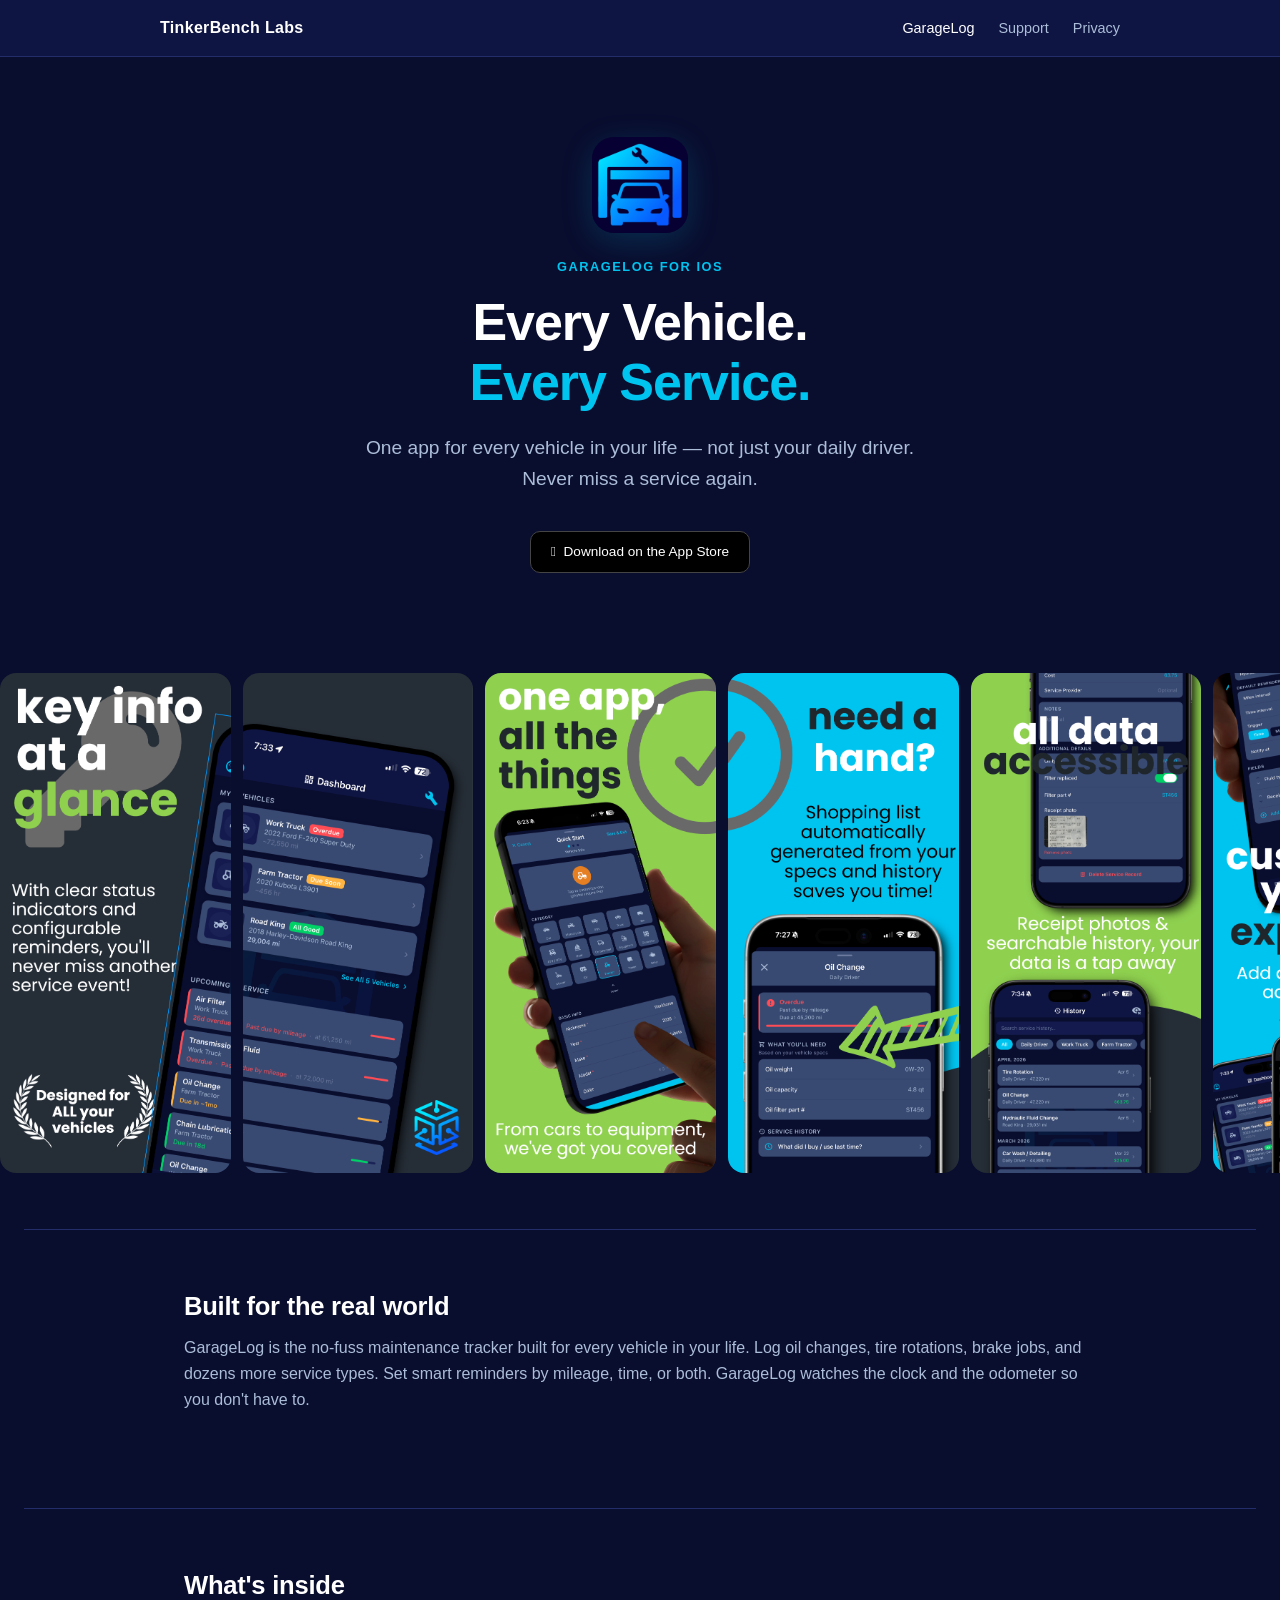
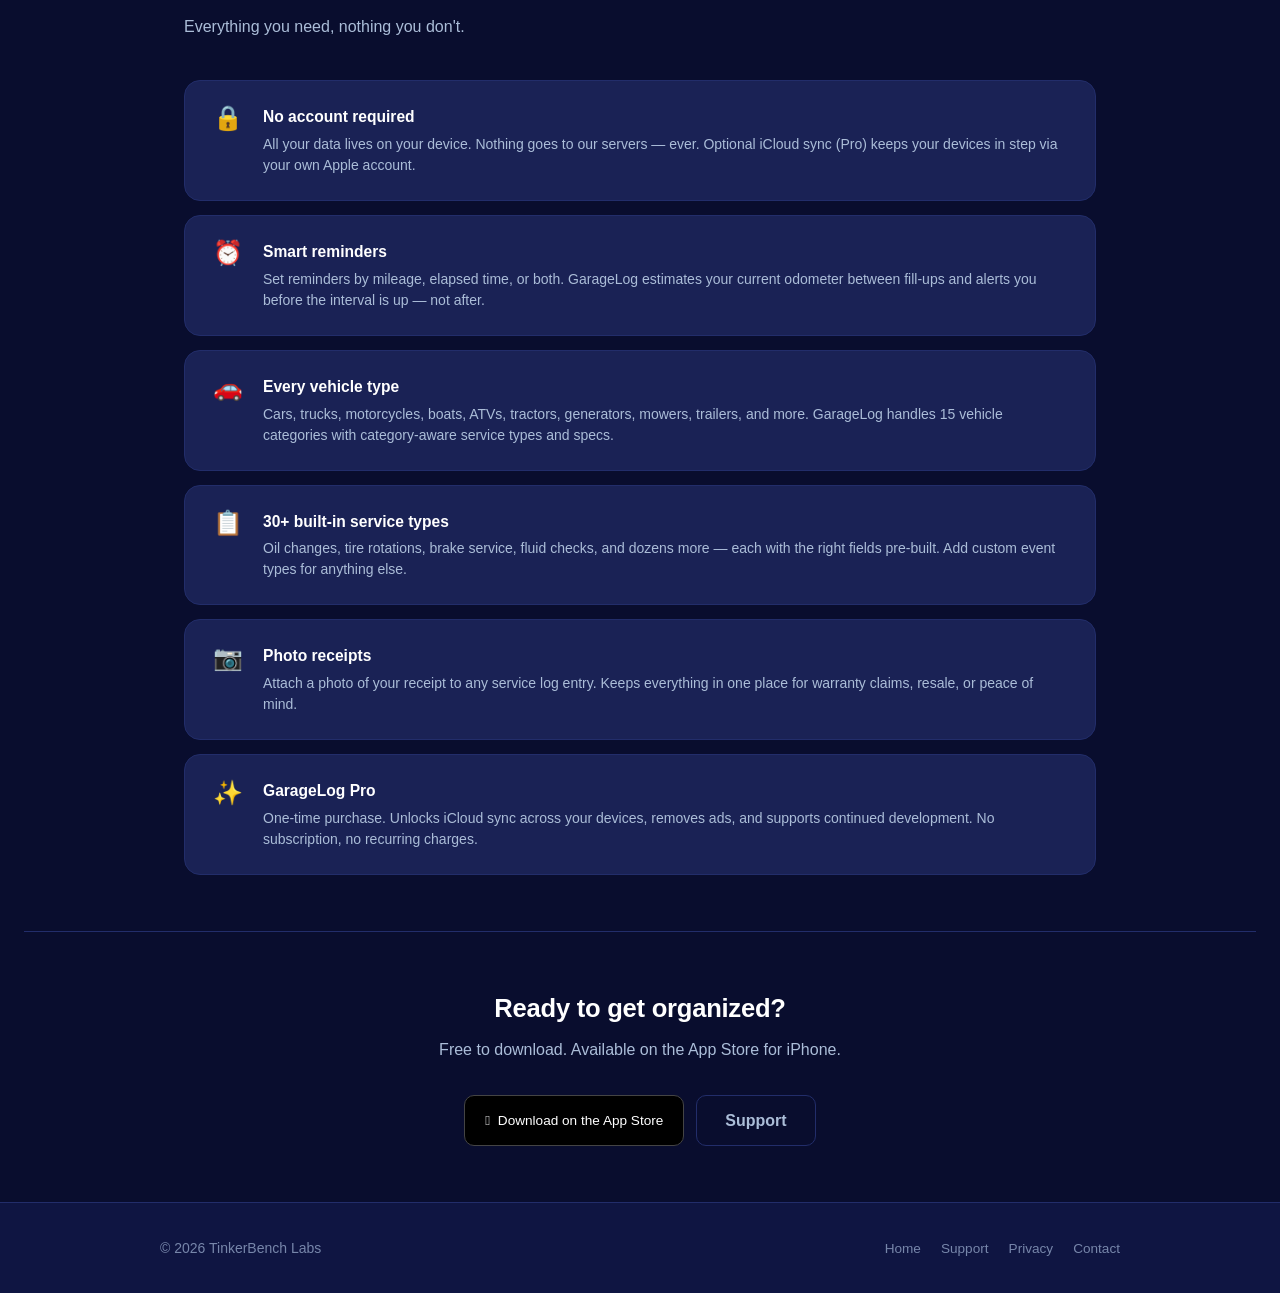
==== garagelog/index.html @ 8cbdd3c6 "Add app icon, marketing screenshots, and complete support FAQ - Add GarageLog app icon to garagelog/" ====
<!DOCTYPE html>
<html lang="en">
<head>
  <meta charset="UTF-8" />
  <meta name="viewport" content="width=device-width, initial-scale=1.0" />
  <title>GarageLog — All Your Vehicles</title>
  <meta name="description" content="GarageLog is the no-fuss maintenance tracker built for every vehicle in your life. Log service events, set smart reminders, and never miss a service again." />
  <link rel="stylesheet" href="../assets/css/style.css" />
</head>
<body>

  <!-- Navigation -->
  <nav class="site-nav">
    <div class="nav-inner">
      <a href="../index.html" class="nav-brand">TinkerBench Labs</a>
      <ul class="nav-links">
        <li><a href="../garagelog/" class="active">GarageLog</a></li>
        <li><a href="../support/">Support</a></li>
        <li><a href="../privacy/">Privacy</a></li>
      </ul>
    </div>
  </nav>

  <main class="page">

    <!-- Hero -->
    <div class="hero">
      <img src="../assets/images/app-icon.png" class="hero-app-icon" alt="GarageLog" />
      <p class="hero-eyebrow">GarageLog for iOS</p>
      <h1>Every Vehicle.<br /><span>Every Service.</span></h1>
      <p class="hero-sub">
        One app for every vehicle in your life — not just your daily driver.
        Never miss a service again.
      </p>
      <div class="btn-group">
        <!-- TODO: replace href with live App Store link before launch -->
        <a href="#" class="appstore-badge">
          &#xf8ff;&nbsp; Download on the App Store
        </a>
      </div>
    </div>

    <!-- Screenshots -->
    <div class="screenshots-strip-wrapper">
      <div class="screenshots-strip">
        <img src="../assets/images/screenshots/screenshot-1.png" alt="Key info at a glance — GarageLog dashboard" />
        <img src="../assets/images/screenshots/screenshot-2.png" alt="GarageLog dashboard with vehicle status badges" />
        <img src="../assets/images/screenshots/screenshot-3.png" alt="One app for all your vehicles — add a vehicle" />
        <img src="../assets/images/screenshots/screenshot-4.png" alt="Need a hand? Auto-generated shopping list from your specs" />
        <img src="../assets/images/screenshots/screenshot-5.png" alt="All data accessible — receipt photos and service history" />
        <img src="../assets/images/screenshots/screenshot-6.png" alt="Customize your experience — event types and themes" />
      </div>
    </div>

    <hr class="divider" />

    <!-- Description -->
    <div class="section">
      <h2 class="section-title">Built for the real world</h2>
      <p class="section-sub">
        GarageLog is the no-fuss maintenance tracker built for every vehicle in
        your life. Log oil changes, tire rotations, brake jobs, and dozens more
        service types. Set smart reminders by mileage, time, or both. GarageLog
        watches the clock and the odometer so you don't have to.
      </p>
    </div>

    <hr class="divider" />

    <!-- Features -->
    <div class="section">
      <h2 class="section-title">What's inside</h2>
      <p class="section-sub">Everything you need, nothing you don't.</p>

      <div class="feature-list">
        <div class="feature-card">
          <div class="feature-icon">🔒</div>
          <div class="feature-text">
            <h3>No account required</h3>
            <p>All your data lives on your device. Nothing goes to our servers — ever. Optional iCloud sync (Pro) keeps your devices in step via your own Apple account.</p>
          </div>
        </div>

        <div class="feature-card">
          <div class="feature-icon">⏰</div>
          <div class="feature-text">
            <h3>Smart reminders</h3>
            <p>Set reminders by mileage, elapsed time, or both. GarageLog estimates your current odometer between fill-ups and alerts you before the interval is up — not after.</p>
          </div>
        </div>

        <div class="feature-card">
          <div class="feature-icon">🚗</div>
          <div class="feature-text">
            <h3>Every vehicle type</h3>
            <p>Cars, trucks, motorcycles, boats, ATVs, tractors, generators, mowers, trailers, and more. GarageLog handles 15 vehicle categories with category-aware service types and specs.</p>
          </div>
        </div>

        <div class="feature-card">
          <div class="feature-icon">📋</div>
          <div class="feature-text">
            <h3>30+ built-in service types</h3>
            <p>Oil changes, tire rotations, brake service, fluid checks, and dozens more — each with the right fields pre-built. Add custom event types for anything else.</p>
          </div>
        </div>

        <div class="feature-card">
          <div class="feature-icon">📷</div>
          <div class="feature-text">
            <h3>Photo receipts</h3>
            <p>Attach a photo of your receipt to any service log entry. Keeps everything in one place for warranty claims, resale, or peace of mind.</p>
          </div>
        </div>

        <div class="feature-card">
          <div class="feature-icon">✨</div>
          <div class="feature-text">
            <h3>GarageLog Pro</h3>
            <p>One-time purchase. Unlocks iCloud sync across your devices, removes ads, and supports continued development. No subscription, no recurring charges.</p>
          </div>
        </div>
      </div>
    </div>

    <hr class="divider" />

    <!-- CTA -->
    <div class="section" style="text-align:center;">
      <h2 class="section-title">Ready to get organized?</h2>
      <p class="section-sub" style="margin: 0 auto 2rem;">Free to download. Available on the App Store for iPhone.</p>
      <div class="btn-group">
        <!-- TODO: replace href with live App Store link before launch -->
        <a href="#" class="appstore-badge">
          &#xf8ff;&nbsp; Download on the App Store
        </a>
        <a href="../support/" class="btn btn-outline">Support</a>
      </div>
    </div>

  </main>

  <!-- Footer -->
  <footer class="site-footer">
    <div class="footer-inner">
      <span class="footer-brand">&copy; 2026 TinkerBench Labs</span>
      <ul class="footer-links">
        <li><a href="../index.html">Home</a></li>
        <li><a href="../support/">Support</a></li>
        <li><a href="../privacy/">Privacy</a></li>
        <li><a href="mailto:support@tinkerbenchlabs.com">Contact</a></li>
      </ul>
    </div>
  </footer>

</body>
</html>
---- assets/css/style.css ----
/* ─── TinkerBench Labs — Brand Palette ───────────────────────────────────── */
:root {
  --bg:          #090D2E;
  --bg-header:   #0F1542;
  --bg-card:     #1A2255;
  --bg-card-alt: #394A72;
  --accent:      #00C4F0;
  --accent-dark: #009CBD;
  --text:        #FFFFFF;
  --text-muted:  #ABBDD8;
  --text-dim:    #7786AA;
  --separator:   #1A2255;
  --border:      #222D6A;
  --success:     #00D166;
  --radius:      10px;
  --radius-lg:   16px;
  --max-width:   960px;
}

/* ─── Reset ──────────────────────────────────────────────────────────────── */
*, *::before, *::after { box-sizing: border-box; margin: 0; padding: 0; }

html { font-size: 16px; scroll-behavior: smooth; }

body {
  background: var(--bg);
  color: var(--text);
  font-family: -apple-system, BlinkMacSystemFont, 'Segoe UI', Helvetica, Arial, sans-serif;
  line-height: 1.6;
  min-height: 100vh;
  display: flex;
  flex-direction: column;
}

a { color: var(--accent); text-decoration: none; }
a:hover { text-decoration: underline; }

img { max-width: 100%; display: block; }

/* ─── Navigation ─────────────────────────────────────────────────────────── */
.site-nav {
  background: var(--bg-header);
  border-bottom: 1px solid var(--border);
  padding: 0 1.5rem;
  position: sticky;
  top: 0;
  z-index: 100;
}

.nav-inner {
  max-width: var(--max-width);
  margin: 0 auto;
  display: flex;
  align-items: center;
  justify-content: space-between;
  height: 56px;
  gap: 1rem;
}

.nav-brand {
  font-weight: 700;
  font-size: 1rem;
  color: var(--text);
  letter-spacing: 0.02em;
  white-space: nowrap;
}
.nav-brand:hover { text-decoration: none; color: var(--accent); }

.nav-links {
  display: flex;
  gap: 1.5rem;
  list-style: none;
}

.nav-links a {
  color: var(--text-muted);
  font-size: 0.9rem;
  font-weight: 500;
  transition: color 0.15s;
}
.nav-links a:hover,
.nav-links a.active { color: var(--text); text-decoration: none; }

/* ─── Page wrapper ───────────────────────────────────────────────────────── */
.page { flex: 1; }

/* ─── Hero ───────────────────────────────────────────────────────────────── */
.hero {
  text-align: center;
  padding: 5rem 1.5rem 4rem;
  max-width: var(--max-width);
  margin: 0 auto;
}

.hero-eyebrow {
  font-size: 0.8rem;
  font-weight: 600;
  letter-spacing: 0.12em;
  text-transform: uppercase;
  color: var(--accent);
  margin-bottom: 1rem;
}

.hero h1 {
  font-size: clamp(2rem, 5vw, 3.25rem);
  font-weight: 800;
  line-height: 1.15;
  letter-spacing: -0.02em;
  margin-bottom: 1.25rem;
}

.hero h1 span { color: var(--accent); }

.hero-sub {
  font-size: clamp(1rem, 2.5vw, 1.2rem);
  color: var(--text-muted);
  max-width: 580px;
  margin: 0 auto 2.25rem;
}

/* ─── Buttons ────────────────────────────────────────────────────────────── */
.btn {
  display: inline-block;
  padding: 0.75rem 1.75rem;
  border-radius: var(--radius);
  font-weight: 600;
  font-size: 1rem;
  transition: opacity 0.15s, transform 0.1s;
  cursor: pointer;
}
.btn:hover { opacity: 0.88; text-decoration: none; transform: translateY(-1px); }
.btn-primary  { background: var(--accent); color: #000; }
.btn-outline  { border: 1.5px solid var(--border); color: var(--text-muted); }
.btn-outline:hover { border-color: var(--accent); color: var(--accent); }

.btn-group { display: flex; gap: 0.75rem; justify-content: center; flex-wrap: wrap; }

/* App Store badge placeholder */
.appstore-badge {
  display: inline-flex;
  align-items: center;
  gap: 0.5rem;
  background: #000;
  border: 1px solid #444;
  border-radius: var(--radius);
  padding: 0.6rem 1.25rem;
  color: var(--text);
  font-size: 0.85rem;
  font-weight: 500;
}
.appstore-badge:hover { border-color: var(--accent); text-decoration: none; }

/* ─── Section ────────────────────────────────────────────────────────────── */
.section {
  padding: 3.5rem 1.5rem;
  max-width: var(--max-width);
  margin: 0 auto;
}

.section-title {
  font-size: 1.6rem;
  font-weight: 700;
  margin-bottom: 0.5rem;
  letter-spacing: -0.01em;
}

.section-sub {
  color: var(--text-muted);
  margin-bottom: 2.5rem;
  font-size: 1rem;
}

/* ─── Cards ──────────────────────────────────────────────────────────────── */
.card-grid {
  display: grid;
  grid-template-columns: repeat(auto-fill, minmax(260px, 1fr));
  gap: 1.25rem;
}

.card {
  background: var(--bg-card);
  border: 1px solid var(--border);
  border-radius: var(--radius-lg);
  padding: 1.5rem;
}

.card-icon {
  font-size: 1.75rem;
  margin-bottom: 0.75rem;
  line-height: 1;
}

.card h3 {
  font-size: 1rem;
  font-weight: 700;
  margin-bottom: 0.4rem;
}

.card p {
  color: var(--text-muted);
  font-size: 0.9rem;
  line-height: 1.55;
}

/* App feature card variant */
.feature-card {
  background: var(--bg-card);
  border: 1px solid var(--border);
  border-radius: var(--radius-lg);
  padding: 1.5rem 1.75rem;
  display: flex;
  gap: 1.25rem;
  align-items: flex-start;
}

.feature-icon {
  font-size: 1.5rem;
  flex-shrink: 0;
  line-height: 1;
  margin-top: 0.1rem;
}

.feature-text h3 { font-size: 0.975rem; font-weight: 700; margin-bottom: 0.25rem; }
.feature-text p  { color: var(--text-muted); font-size: 0.875rem; line-height: 1.5; }

.feature-list {
  display: flex;
  flex-direction: column;
  gap: 0.875rem;
}

/* App card on company home */
.app-card {
  background: var(--bg-card);
  border: 1px solid var(--border);
  border-radius: var(--radius-lg);
  padding: 2rem;
  display: flex;
  gap: 1.75rem;
  align-items: center;
  max-width: 520px;
  transition: border-color 0.15s;
}
.app-card:hover { border-color: var(--accent); text-decoration: none; }

.app-card-icon {
  width: 72px;
  height: 72px;
  border-radius: 16px;
  background: var(--bg-header);
  border: 1px solid var(--border);
  display: flex;
  align-items: center;
  justify-content: center;
  font-size: 2rem;
  flex-shrink: 0;
  overflow: hidden;
}

.app-card-info { flex: 1; }
.app-card-info h3 { font-size: 1.15rem; font-weight: 700; color: var(--text); margin-bottom: 0.25rem; }
.app-card-info p  { color: var(--text-muted); font-size: 0.875rem; }
.app-card-arrow   { color: var(--text-dim); font-size: 1.25rem; }

/* ─── Divider ────────────────────────────────────────────────────────────── */
.divider {
  border: none;
  border-top: 1px solid var(--border);
  margin: 0 1.5rem;
}

/* ─── Prose (Privacy Policy, etc.) ──────────────────────────────────────── */
.prose {
  max-width: 680px;
}

.prose h2 {
  font-size: 1.15rem;
  font-weight: 700;
  margin: 2rem 0 0.5rem;
  color: var(--text);
}

.prose p {
  color: var(--text-muted);
  font-size: 0.95rem;
  line-height: 1.7;
  margin-bottom: 0.875rem;
}

.prose ul {
  color: var(--text-muted);
  font-size: 0.95rem;
  line-height: 1.7;
  margin: 0 0 0.875rem 1.25rem;
}

.prose ul li { margin-bottom: 0.25rem; }

.prose a { color: var(--accent); }

.prose .effective-date {
  font-size: 0.85rem;
  color: var(--text-dim);
  margin-bottom: 2rem;
}

/* ─── FAQ ────────────────────────────────────────────────────────────────── */
.faq-list {
  display: flex;
  flex-direction: column;
  gap: 1rem;
  max-width: 680px;
}

.faq-item {
  background: var(--bg-card);
  border: 1px solid var(--border);
  border-radius: var(--radius);
  padding: 1.25rem 1.5rem;
}

.faq-item h3 {
  font-size: 0.975rem;
  font-weight: 700;
  margin-bottom: 0.5rem;
  color: var(--text);
}

.faq-item p {
  color: var(--text-muted);
  font-size: 0.9rem;
  line-height: 1.6;
}

/* ─── Contact block ──────────────────────────────────────────────────────── */
.contact-block {
  background: var(--bg-card);
  border: 1px solid var(--border);
  border-radius: var(--radius-lg);
  padding: 2rem;
  max-width: 480px;
}

.contact-block h2 { font-size: 1.15rem; font-weight: 700; margin-bottom: 0.5rem; }
.contact-block p  { color: var(--text-muted); font-size: 0.9rem; margin-bottom: 1rem; }

/* ─── Footer ─────────────────────────────────────────────────────────────── */
.site-footer {
  background: var(--bg-header);
  border-top: 1px solid var(--border);
  padding: 2rem 1.5rem;
  margin-top: auto;
}

.footer-inner {
  max-width: var(--max-width);
  margin: 0 auto;
  display: flex;
  align-items: center;
  justify-content: space-between;
  flex-wrap: wrap;
  gap: 1rem;
}

.footer-brand { font-size: 0.875rem; color: var(--text-dim); }

.footer-links {
  display: flex;
  gap: 1.25rem;
  list-style: none;
}

.footer-links a {
  color: var(--text-dim);
  font-size: 0.85rem;
  transition: color 0.15s;
}
.footer-links a:hover { color: var(--text); text-decoration: none; }

/* ─── Utilities ──────────────────────────────────────────────────────────── */
.text-accent  { color: var(--accent); }
.text-muted   { color: var(--text-muted); }
.mt-sm        { margin-top: 0.5rem; }
.mt-md        { margin-top: 1rem; }
.mt-lg        { margin-top: 2rem; }
.mb-sm        { margin-bottom: 0.5rem; }

/* ─── App icon (hero) ────────────────────────────────────────────────────── */
.hero-app-icon {
  width: 96px;
  height: 96px;
  border-radius: 22px;
  margin: 0 auto 1.5rem;
  box-shadow: 0 8px 32px rgba(0, 196, 240, 0.18);
}

/* ─── Screenshots strip ──────────────────────────────────────────────────── */
.screenshots-strip-wrapper {
  padding: 2rem 0 2.5rem;
}

.screenshots-strip {
  display: flex;
  gap: 0.75rem;
  overflow-x: auto;
  padding: 0.25rem 1.5rem 1rem;
  scroll-snap-type: x mandatory;
  -webkit-overflow-scrolling: touch;
  scrollbar-width: none;
}

.screenshots-strip::-webkit-scrollbar { display: none; }

.screenshots-strip img {
  height: 500px;
  width: auto;
  max-width: none;
  border-radius: 16px;
  scroll-snap-align: start;
  flex-shrink: 0;
}

/* ─── Responsive ─────────────────────────────────────────────────────────── */
@media (max-width: 600px) {
  .hero { padding: 3rem 1.25rem 2.5rem; }
  .section { padding: 2.5rem 1.25rem; }
  .feature-card { flex-direction: column; gap: 0.75rem; }
  .app-card { flex-direction: column; gap: 1rem; text-align: center; }
  .app-card-arrow { display: none; }
  .footer-inner { flex-direction: column; align-items: flex-start; }
  .nav-links { gap: 1rem; }
}
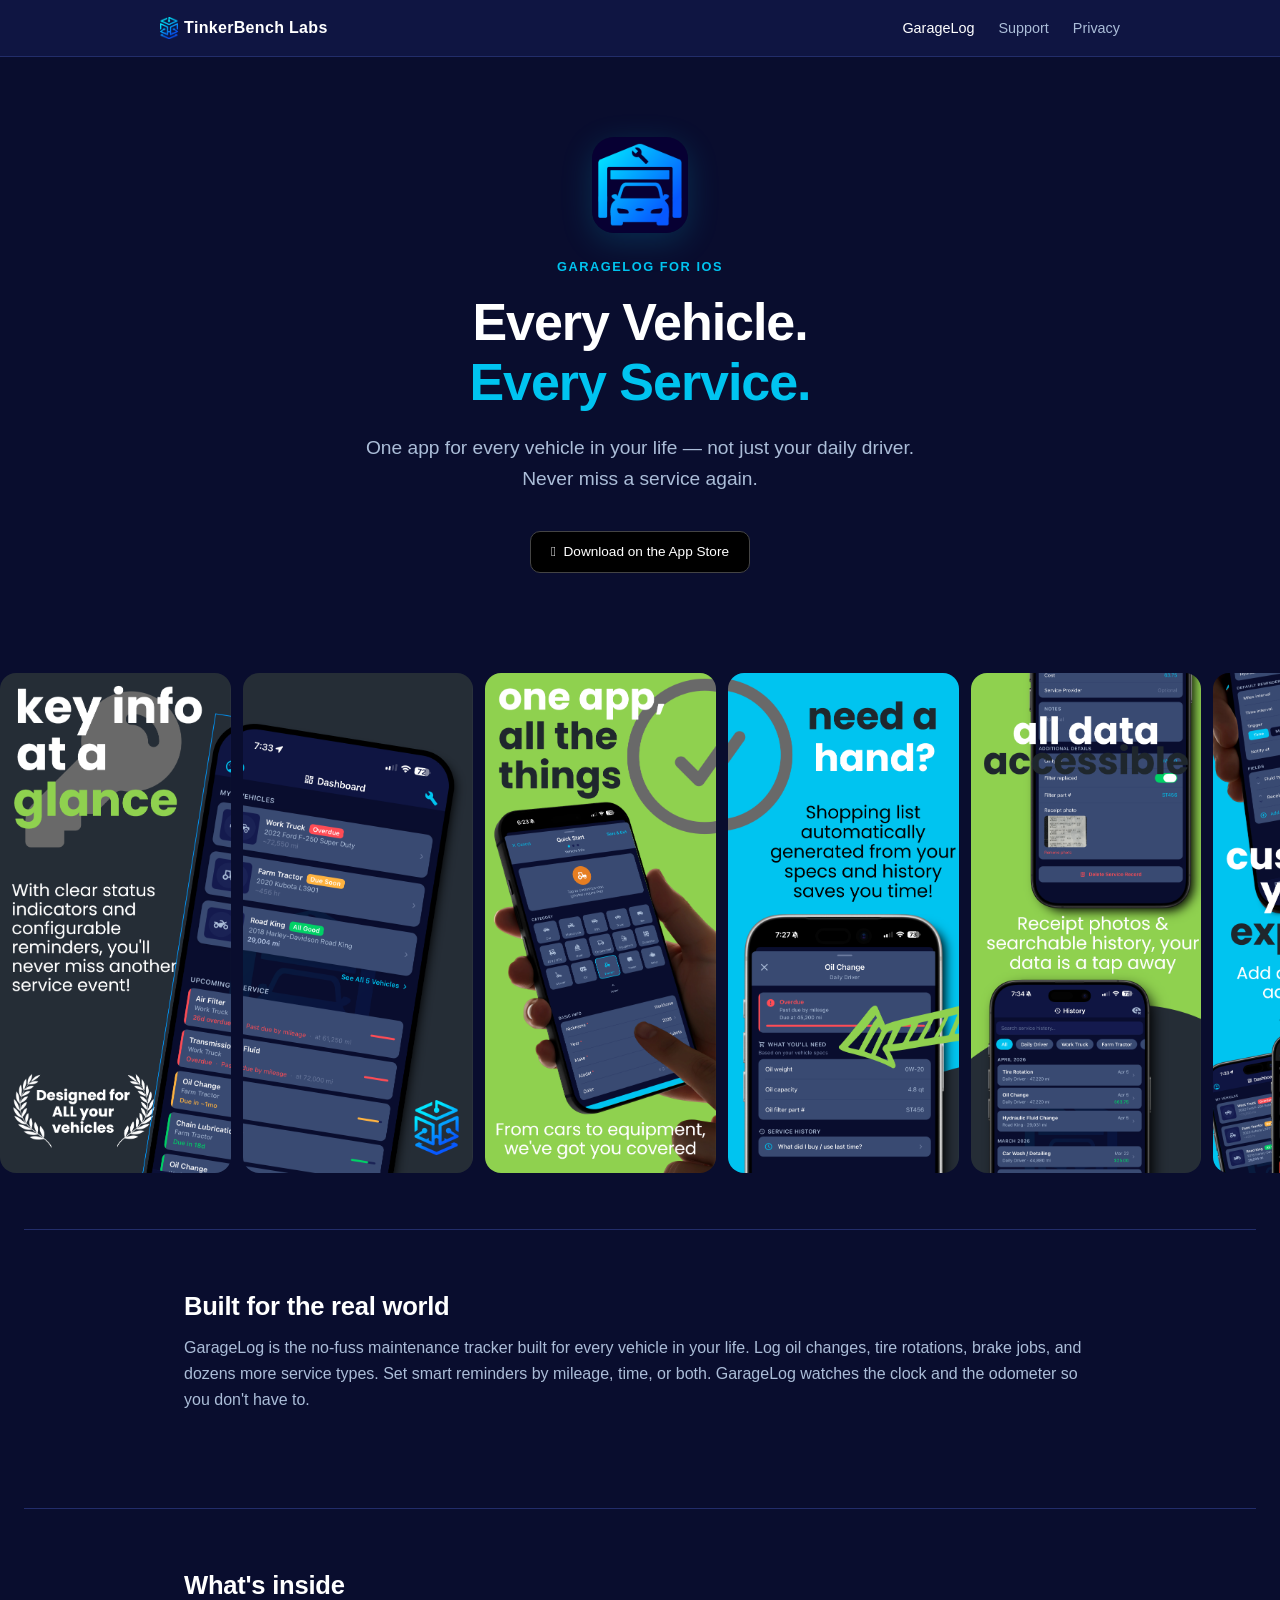
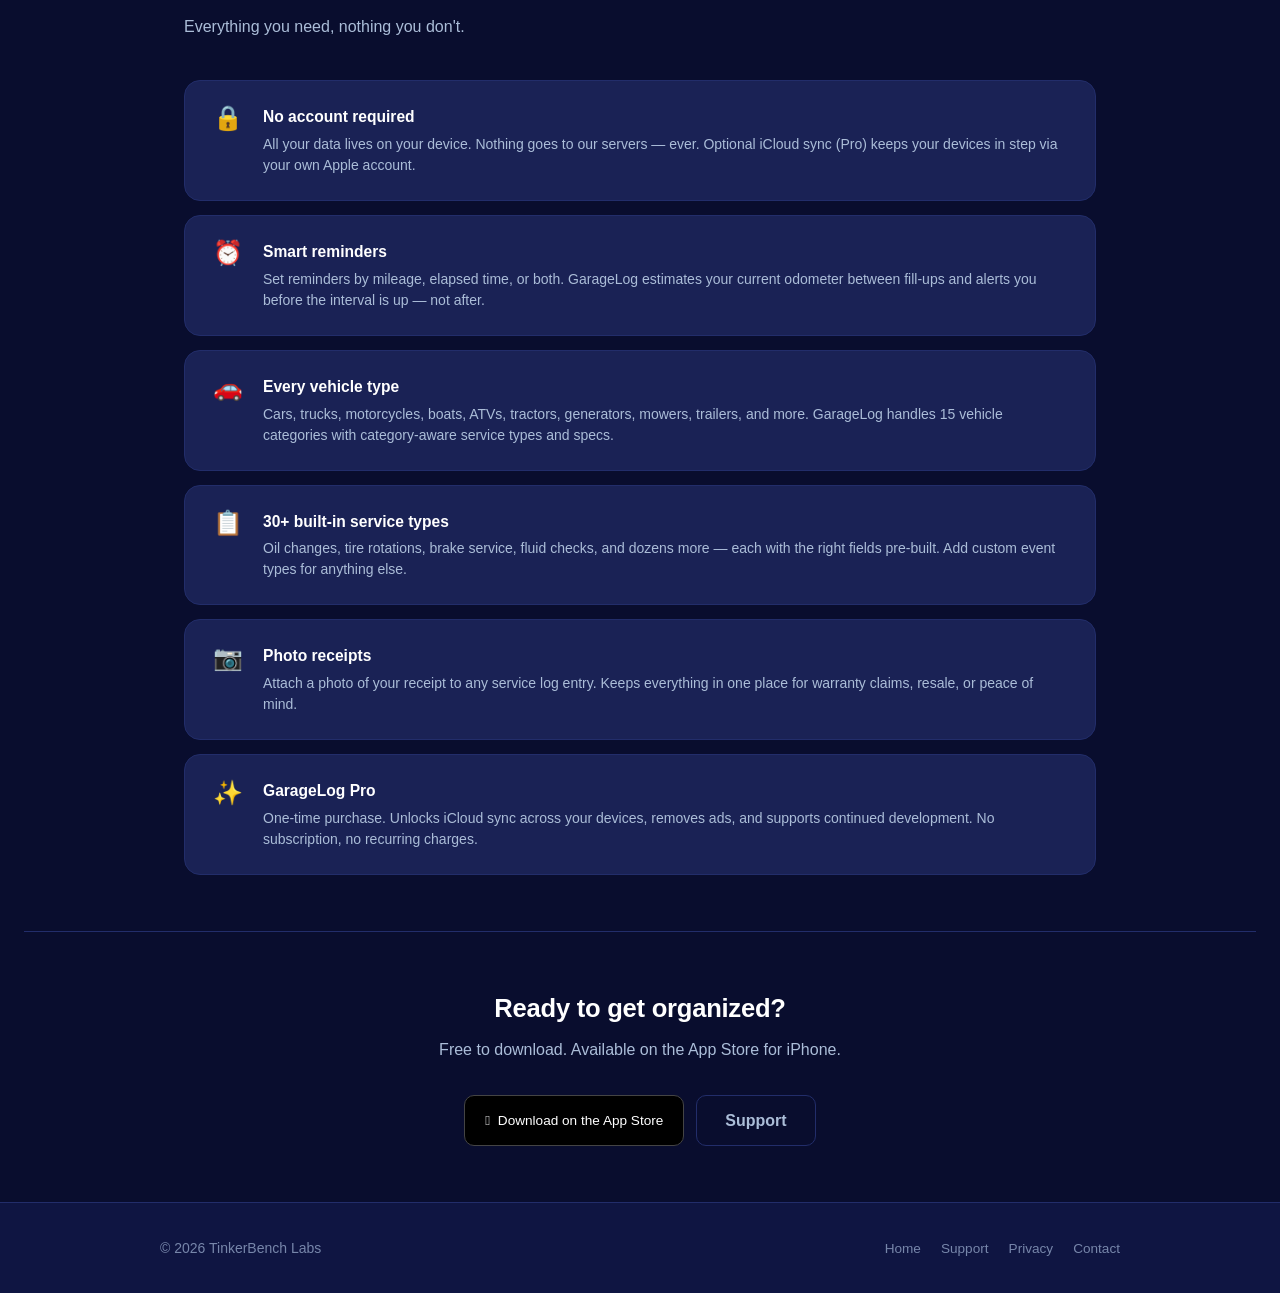
==== commit e1601248: "Add TinkerBench Labs branding to nav and company home hero - Add TB cube icon to nav brand across al" ====
--- a/garagelog/index.html
+++ b/garagelog/index.html
@@ -12,7 +12,7 @@
   <!-- Navigation -->
   <nav class="site-nav">
     <div class="nav-inner">
-      <a href="../index.html" class="nav-brand">TinkerBench Labs</a>
+      <a href="../index.html" class="nav-brand"><img src="../assets/images/tb-icon.png" class="nav-brand-icon" alt="" />TinkerBench Labs</a>
       <ul class="nav-links">
         <li><a href="../garagelog/" class="active">GarageLog</a></li>
         <li><a href="../support/">Support</a></li>
--- a/assets/css/style.css
+++ b/assets/css/style.css
@@ -386,6 +386,23 @@
 .mt-lg        { margin-top: 2rem; }
 .mb-sm        { margin-bottom: 0.5rem; }
 
+/* ─── TinkerBench Labs branding ──────────────────────────────────────────── */
+.nav-brand-icon {
+  height: 22px;
+  width: auto;
+  display: inline-block;
+  vertical-align: middle;
+  margin-right: 0.4rem;
+  position: relative;
+  top: -1px;
+}
+
+.hero-tb-logo {
+  width: 180px;
+  height: auto;
+  margin: 0 auto 2rem;
+}
+
 /* ─── App icon (hero) ────────────────────────────────────────────────────── */
 .hero-app-icon {
   width: 96px;
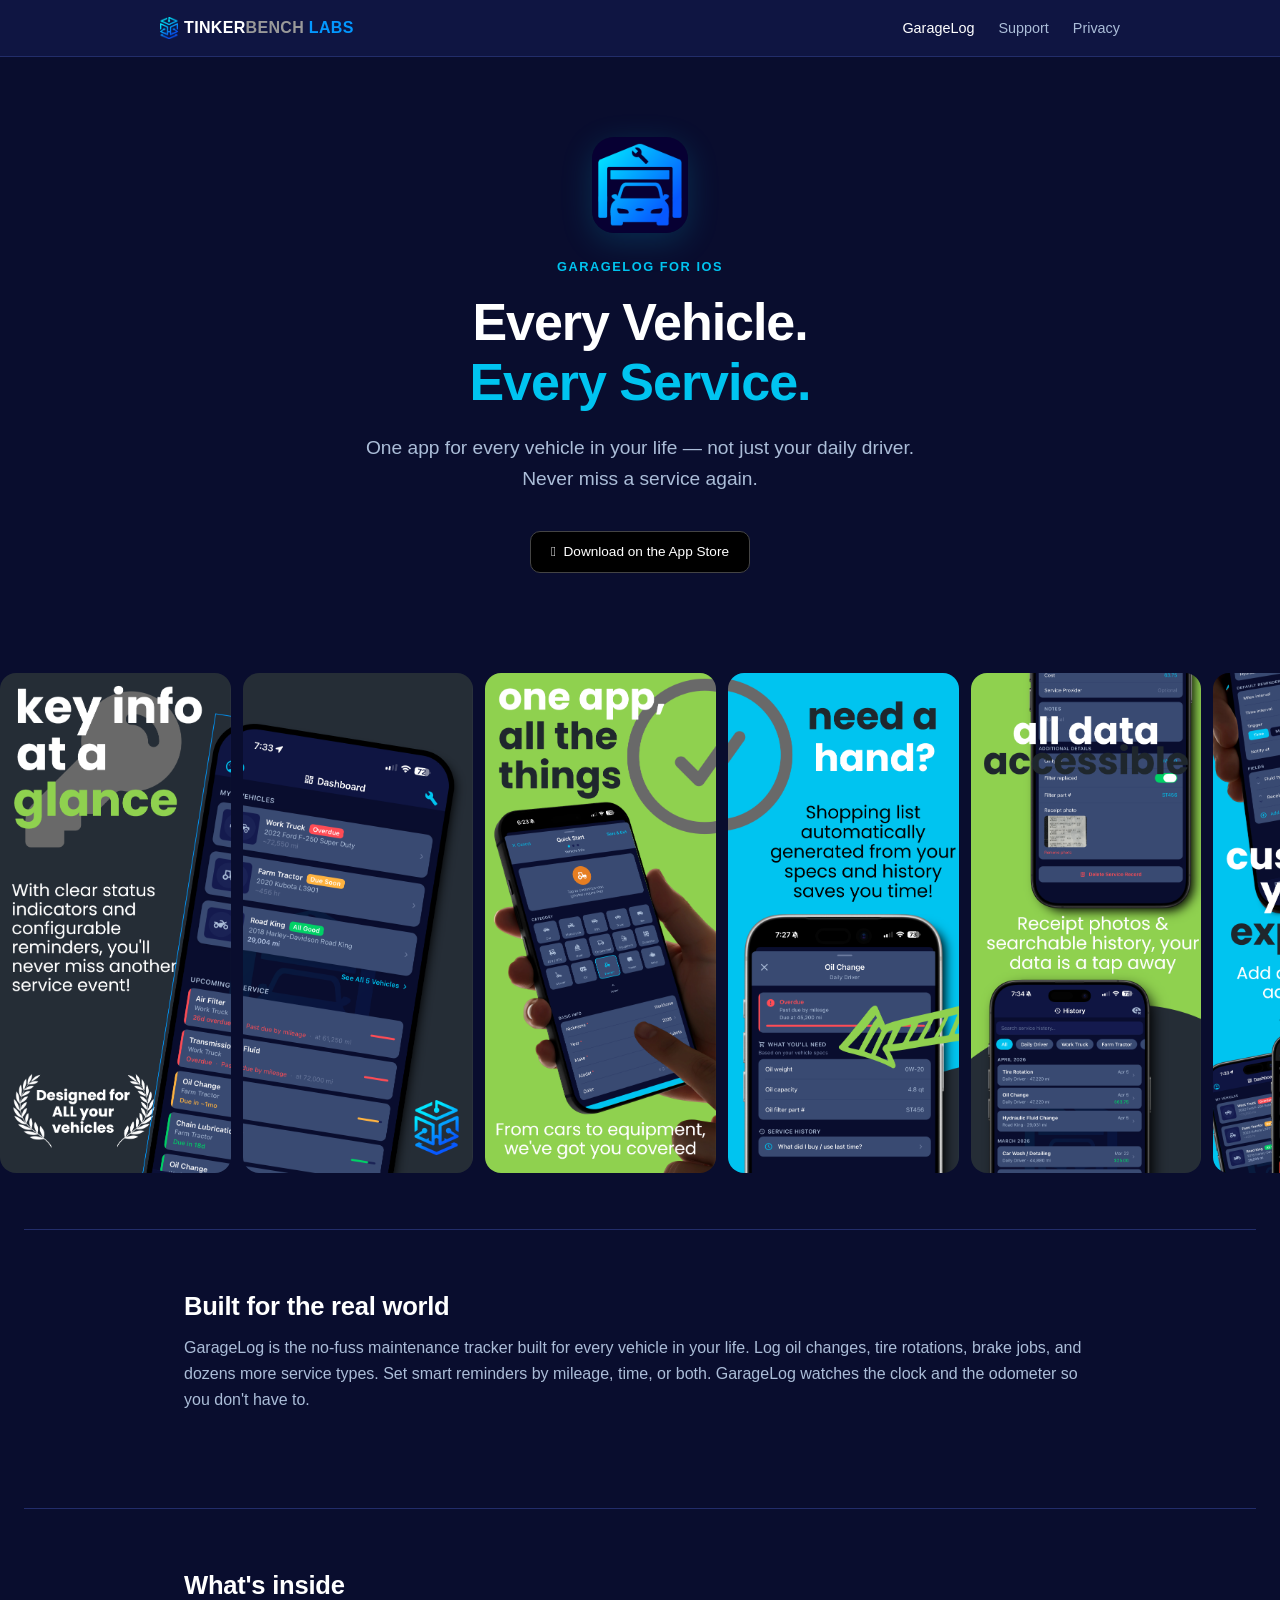
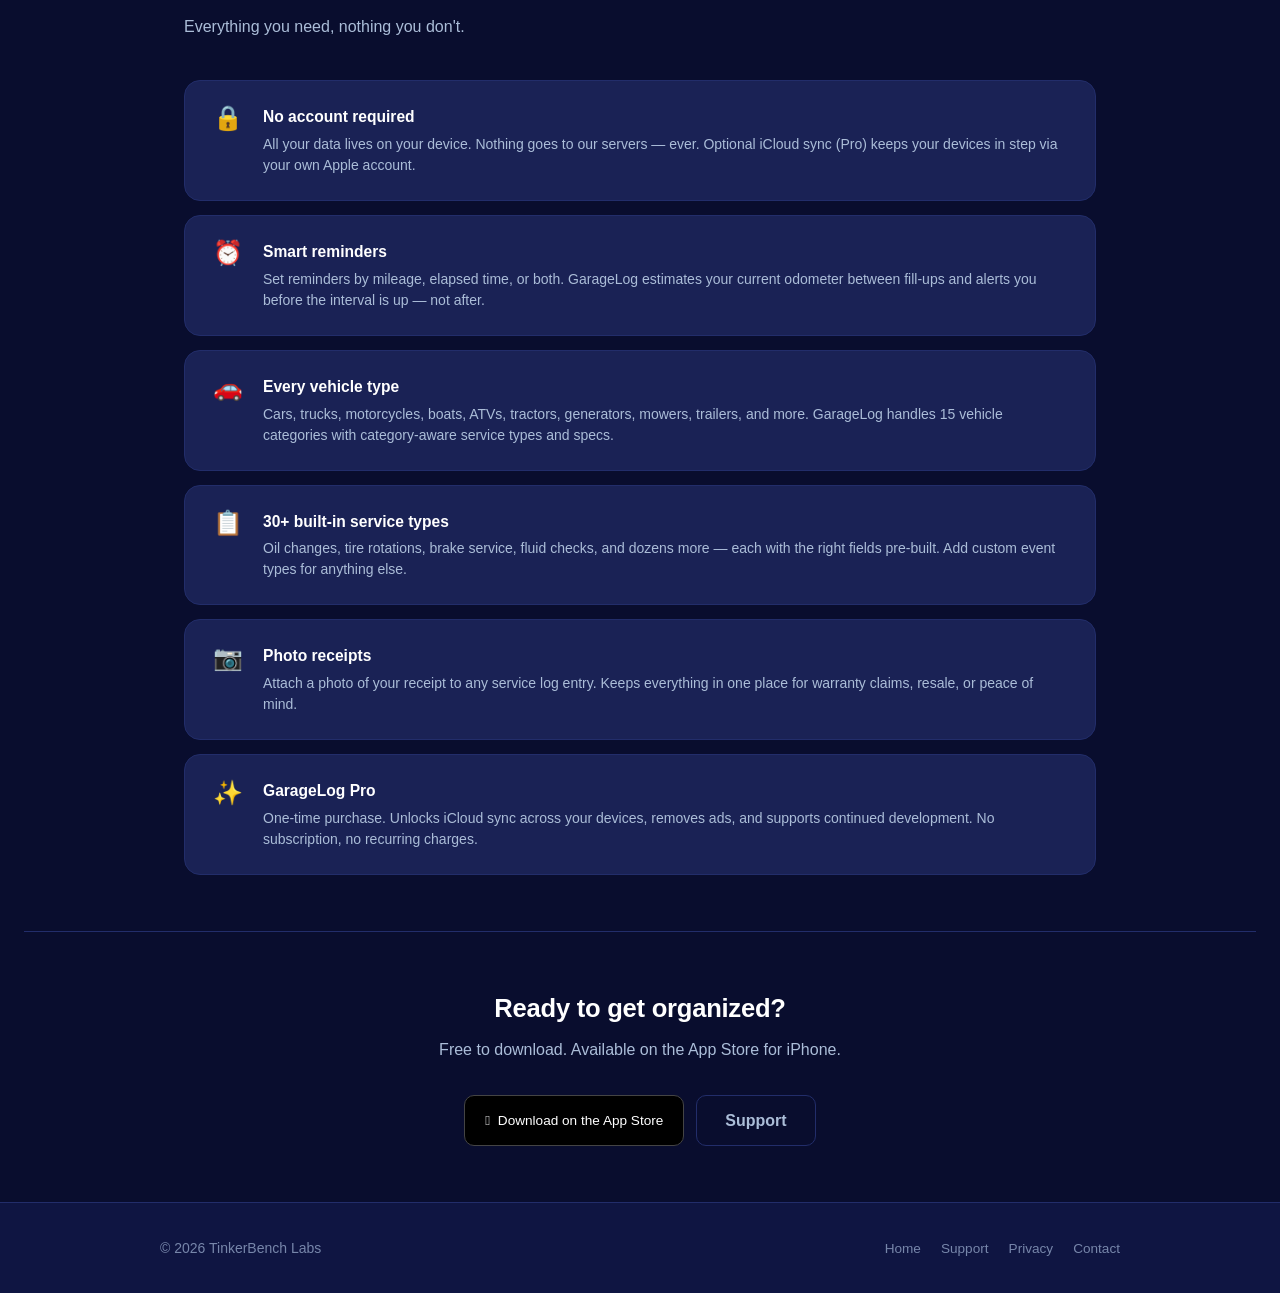
==== commit 7f4baf43: "Style nav brand text to match TinkerBench Labs logo TINKER white, BENCH #999999, LABS #0398FF — all " ====
--- a/garagelog/index.html
+++ b/garagelog/index.html
@@ -12,7 +12,7 @@
   <!-- Navigation -->
   <nav class="site-nav">
     <div class="nav-inner">
-      <a href="../index.html" class="nav-brand"><img src="../assets/images/tb-icon.png" class="nav-brand-icon" alt="" />TinkerBench Labs</a>
+      <a href="../index.html" class="nav-brand"><img src="../assets/images/tb-icon.png" class="nav-brand-icon" alt="" /><span class="brand-tinker">TINKER</span><span class="brand-bench">BENCH</span> <span class="brand-labs">LABS</span></a>
       <ul class="nav-links">
         <li><a href="../garagelog/" class="active">GarageLog</a></li>
         <li><a href="../support/">Support</a></li>
--- a/assets/css/style.css
+++ b/assets/css/style.css
@@ -60,11 +60,16 @@
 .nav-brand {
   font-weight: 700;
   font-size: 1rem;
+  font-family: Arial, Helvetica, sans-serif;
   color: var(--text);
   letter-spacing: 0.02em;
   white-space: nowrap;
 }
-.nav-brand:hover { text-decoration: none; color: var(--accent); }
+.nav-brand:hover { text-decoration: none; }
+
+.brand-tinker { color: #FFFFFF; }
+.brand-bench  { color: #999999; }
+.brand-labs   { color: #0398FF; }
 
 .nav-links {
   display: flex;
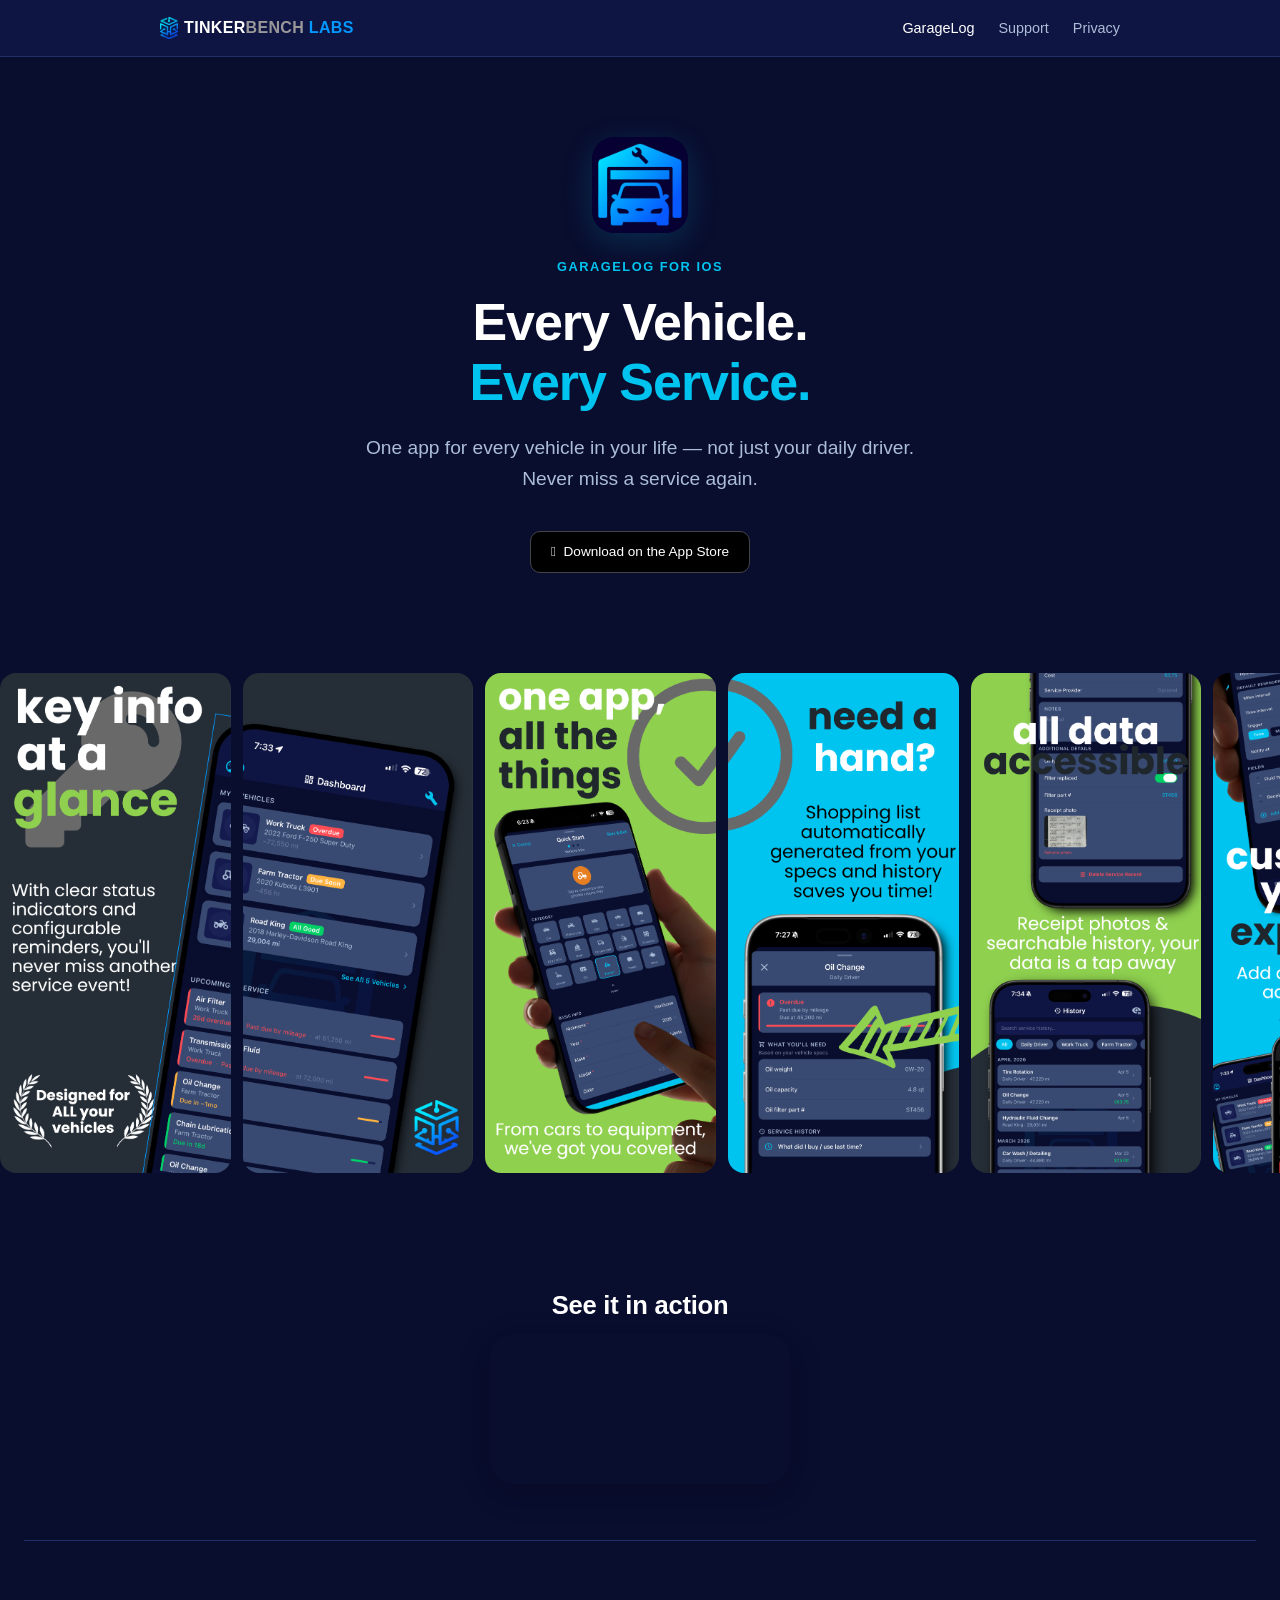
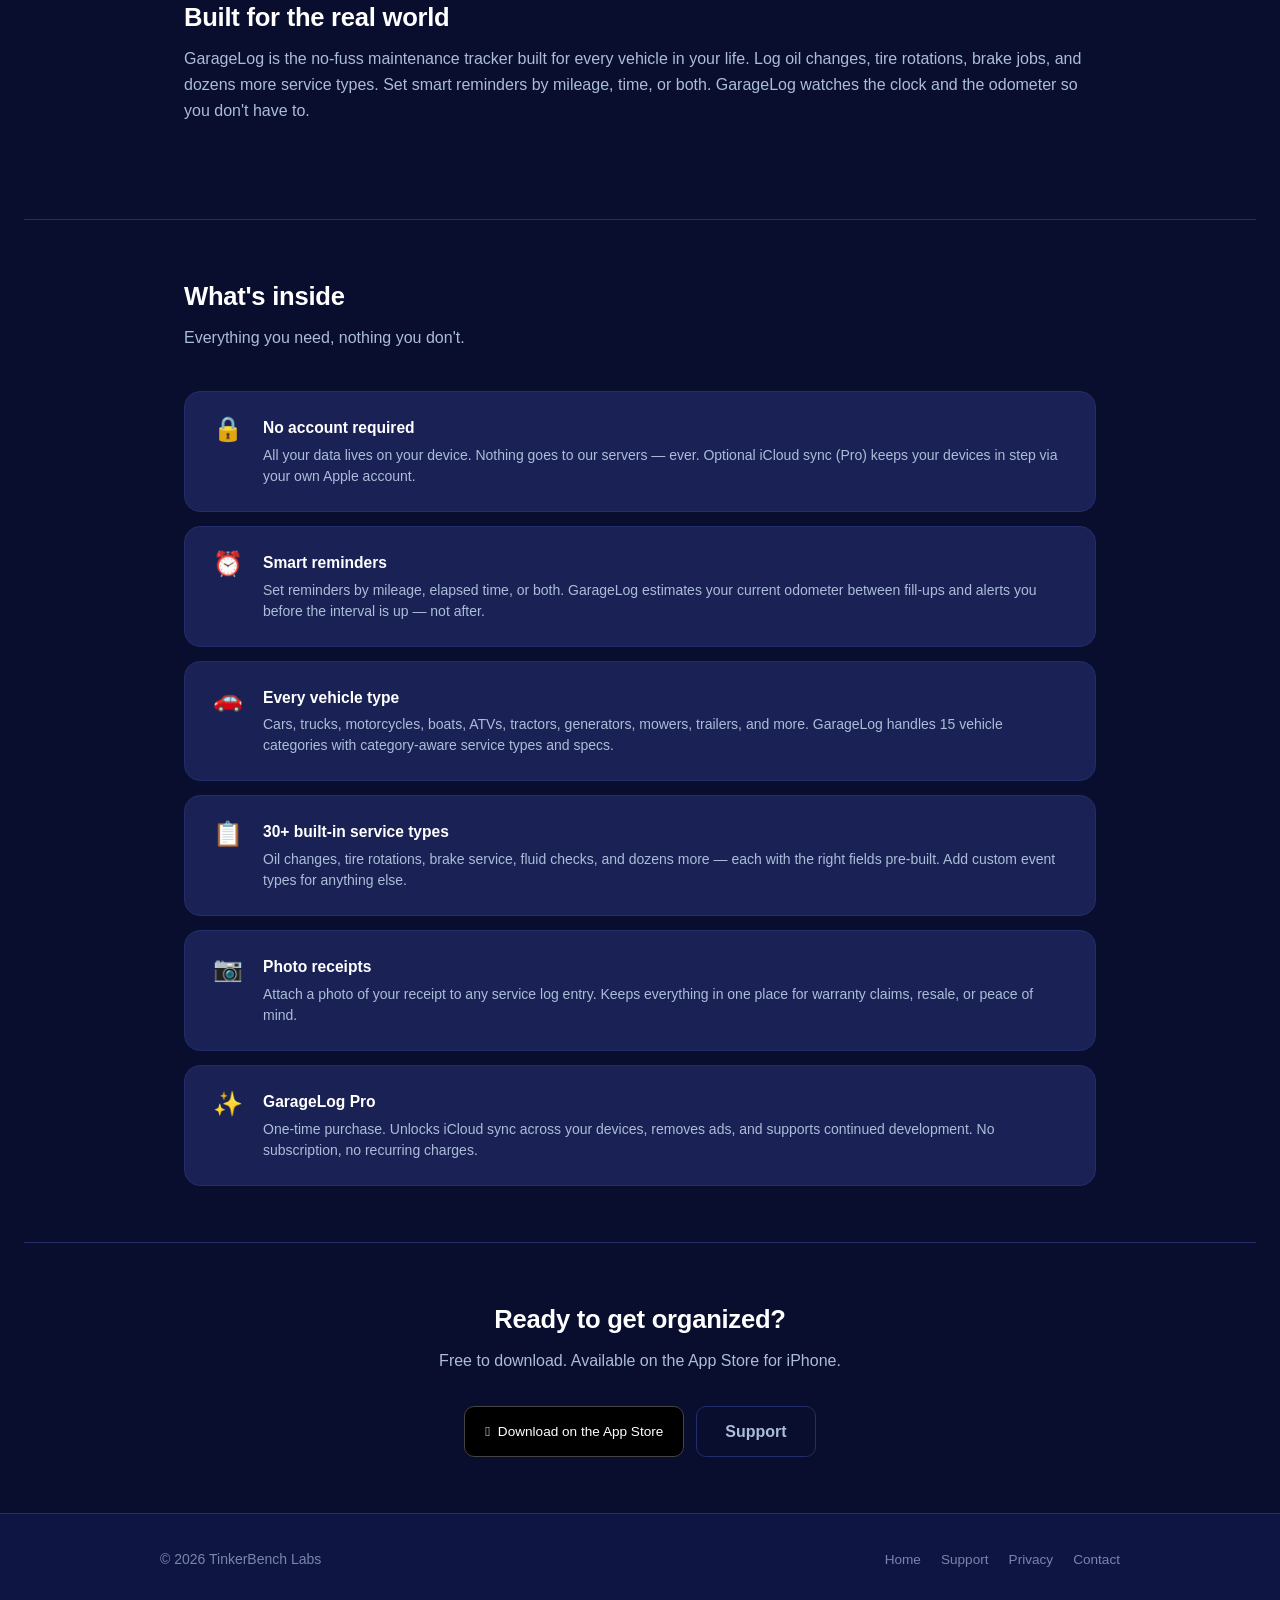
==== commit 861afd2c: "feat(garagelog): wire live App Store link and add preview video App is now live — replace placeholde" ====
--- a/garagelog/index.html
+++ b/garagelog/index.html
@@ -5,6 +5,8 @@
   <meta name="viewport" content="width=device-width, initial-scale=1.0" />
   <title>GarageLog — All Your Vehicles</title>
   <meta name="description" content="GarageLog is the no-fuss maintenance tracker built for every vehicle in your life. Log service events, set smart reminders, and never miss a service again." />
+  <link rel="icon" type="image/x-icon" href="/favicon.ico" />
+  <link rel="apple-touch-icon" href="/apple-touch-icon.png" />
   <link rel="stylesheet" href="../assets/css/style.css" />
 </head>
 <body>
@@ -33,8 +35,7 @@
         Never miss a service again.
       </p>
       <div class="btn-group">
-        <!-- TODO: replace href with live App Store link before launch -->
-        <a href="#" class="appstore-badge">
+        <a href="https://apps.apple.com/us/app/garagelog-all-your-vehicles/id6761268792" class="appstore-badge">
           &#xf8ff;&nbsp; Download on the App Store
         </a>
       </div>
@@ -50,6 +51,16 @@
         <img src="../assets/images/screenshots/screenshot-5.png" alt="All data accessible — receipt photos and service history" />
         <img src="../assets/images/screenshots/screenshot-6.png" alt="Customize your experience — event types and themes" />
       </div>
+    </div>
+
+    <!-- App Preview Video -->
+    <div class="section" style="text-align:center;">
+      <h2 class="section-title">See it in action</h2>
+      <video
+        src="../assets/videos/garagelog-preview.mp4"
+        autoplay muted loop playsinline
+        style="max-height:560px; border-radius:1.5rem; box-shadow:0 8px 32px rgba(0,0,0,0.18); margin: 0 auto; display:block;"
+      ></video>
     </div>
 
     <hr class="divider" />
@@ -130,8 +141,7 @@
       <h2 class="section-title">Ready to get organized?</h2>
       <p class="section-sub" style="margin: 0 auto 2rem;">Free to download. Available on the App Store for iPhone.</p>
       <div class="btn-group">
-        <!-- TODO: replace href with live App Store link before launch -->
-        <a href="#" class="appstore-badge">
+        <a href="https://apps.apple.com/us/app/garagelog-all-your-vehicles/id6761268792" class="appstore-badge">
           &#xf8ff;&nbsp; Download on the App Store
         </a>
         <a href="../support/" class="btn btn-outline">Support</a>
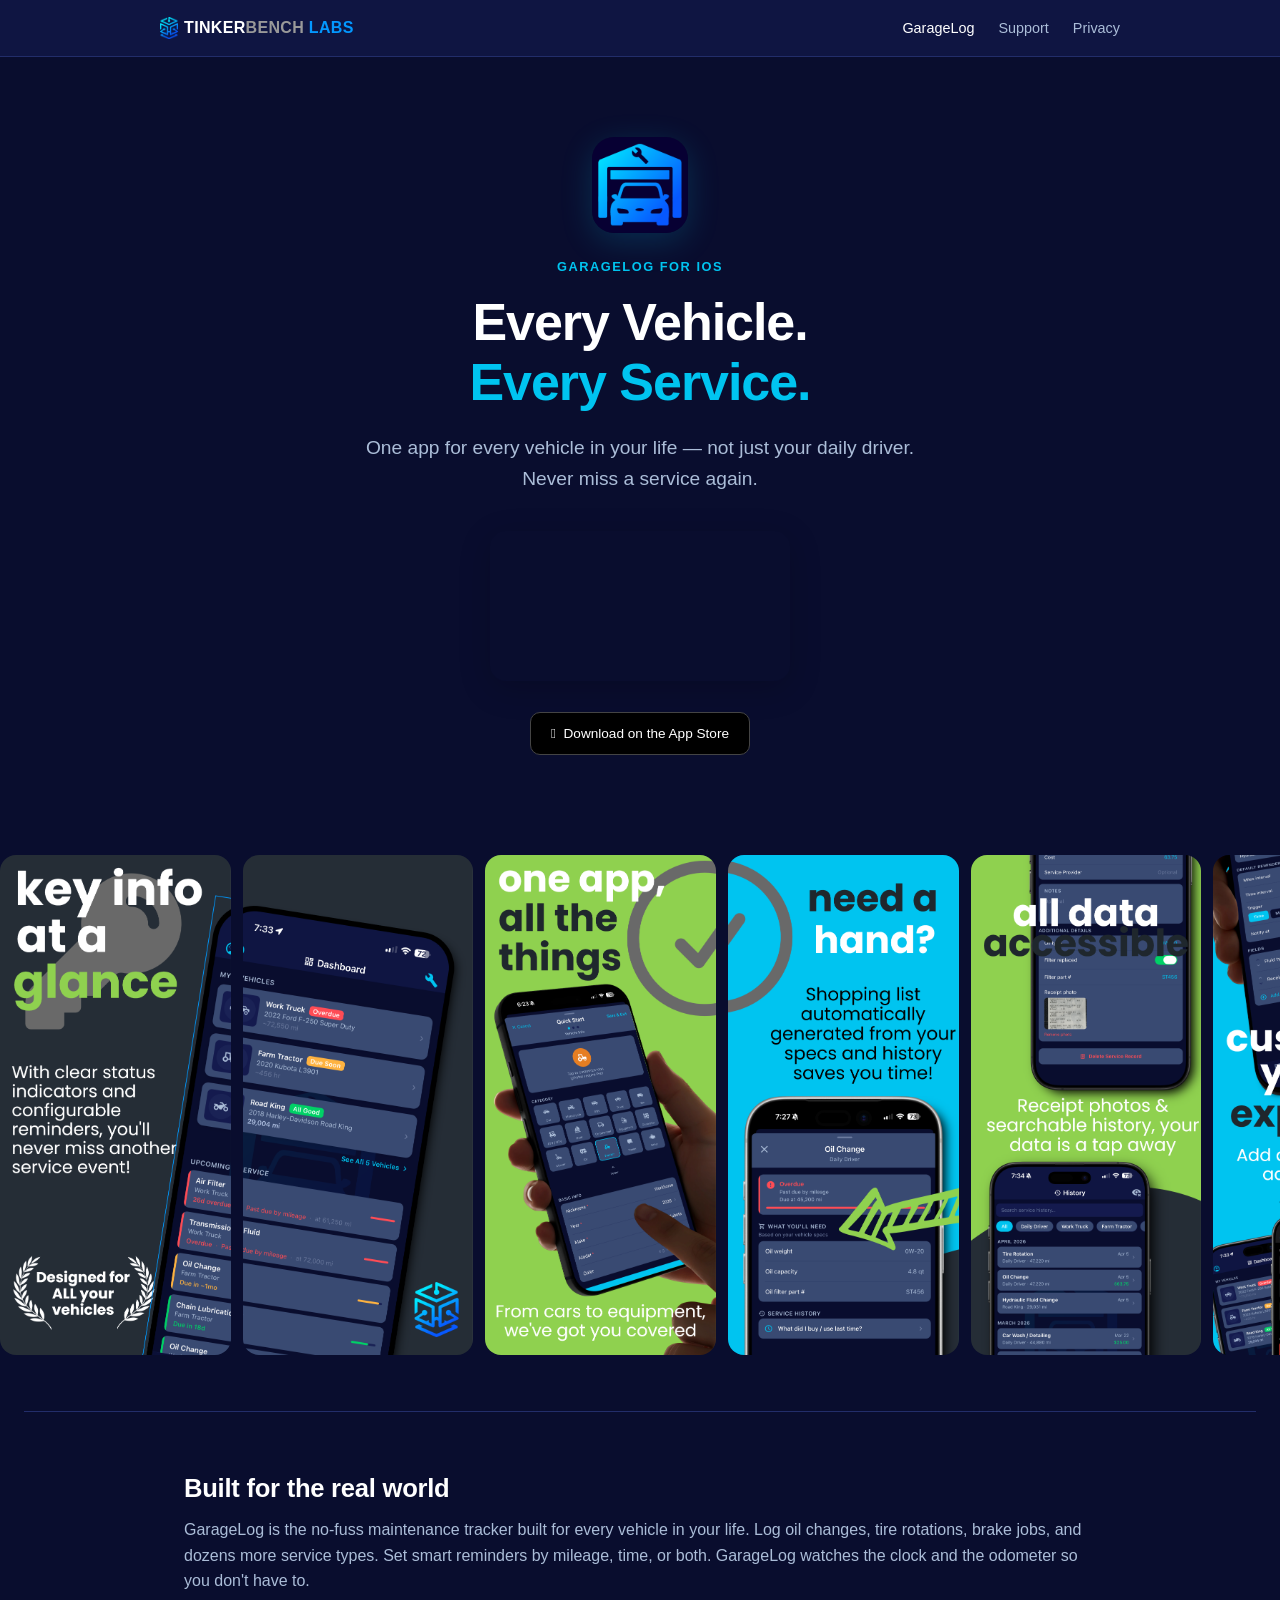
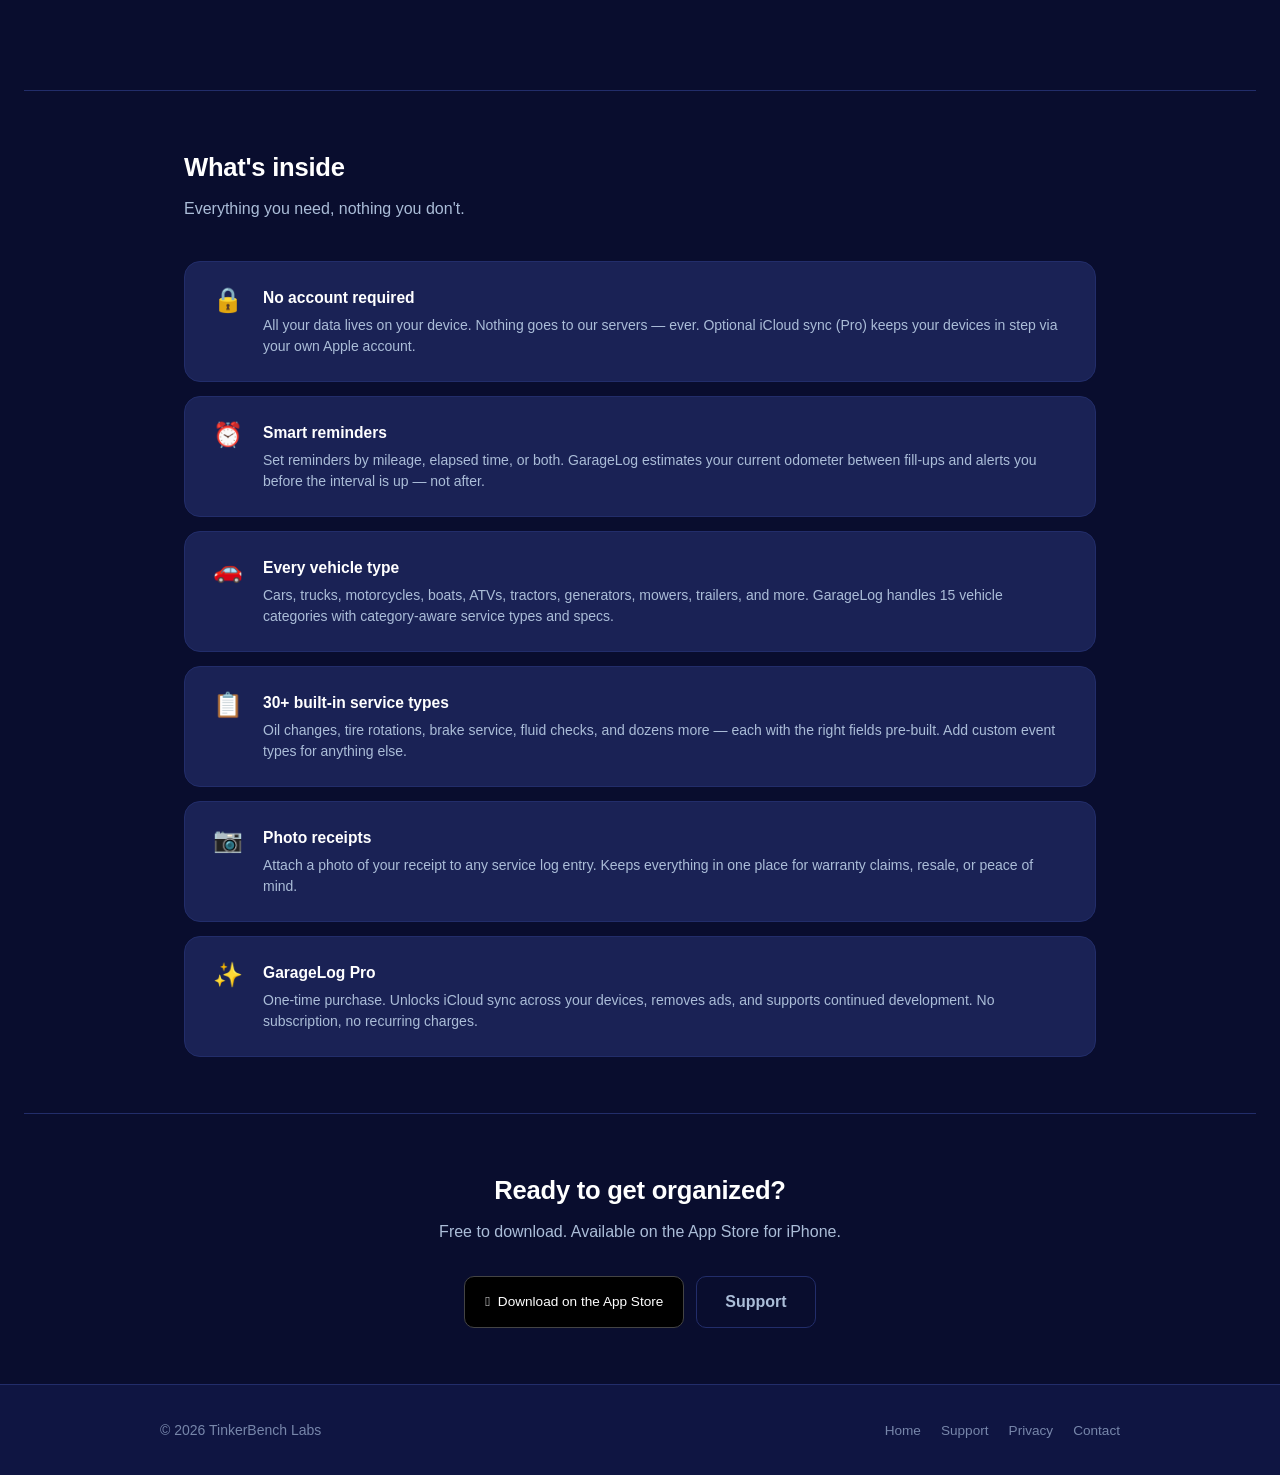
==== commit 7c73e4b8: "feat(garagelog): move preview video to hero above App Store button" ====
--- a/garagelog/index.html
+++ b/garagelog/index.html
@@ -34,6 +34,13 @@
         One app for every vehicle in your life — not just your daily driver.
         Never miss a service again.
       </p>
+      <a href="https://apps.apple.com/us/app/garagelog-all-your-vehicles/id6761268792" style="display:inline-block; margin-bottom:1.5rem;">
+        <video
+          src="../assets/videos/garagelog-preview.mp4"
+          autoplay muted loop playsinline
+          style="max-height:320px; border-radius:1rem; box-shadow:0 8px 32px rgba(0,0,0,0.18); display:block;"
+        ></video>
+      </a>
       <div class="btn-group">
         <a href="https://apps.apple.com/us/app/garagelog-all-your-vehicles/id6761268792" class="appstore-badge">
           &#xf8ff;&nbsp; Download on the App Store
@@ -51,16 +58,6 @@
         <img src="../assets/images/screenshots/screenshot-5.png" alt="All data accessible — receipt photos and service history" />
         <img src="../assets/images/screenshots/screenshot-6.png" alt="Customize your experience — event types and themes" />
       </div>
-    </div>
-
-    <!-- App Preview Video -->
-    <div class="section" style="text-align:center;">
-      <h2 class="section-title">See it in action</h2>
-      <video
-        src="../assets/videos/garagelog-preview.mp4"
-        autoplay muted loop playsinline
-        style="max-height:560px; border-radius:1.5rem; box-shadow:0 8px 32px rgba(0,0,0,0.18); margin: 0 auto; display:block;"
-      ></video>
     </div>
 
     <hr class="divider" />
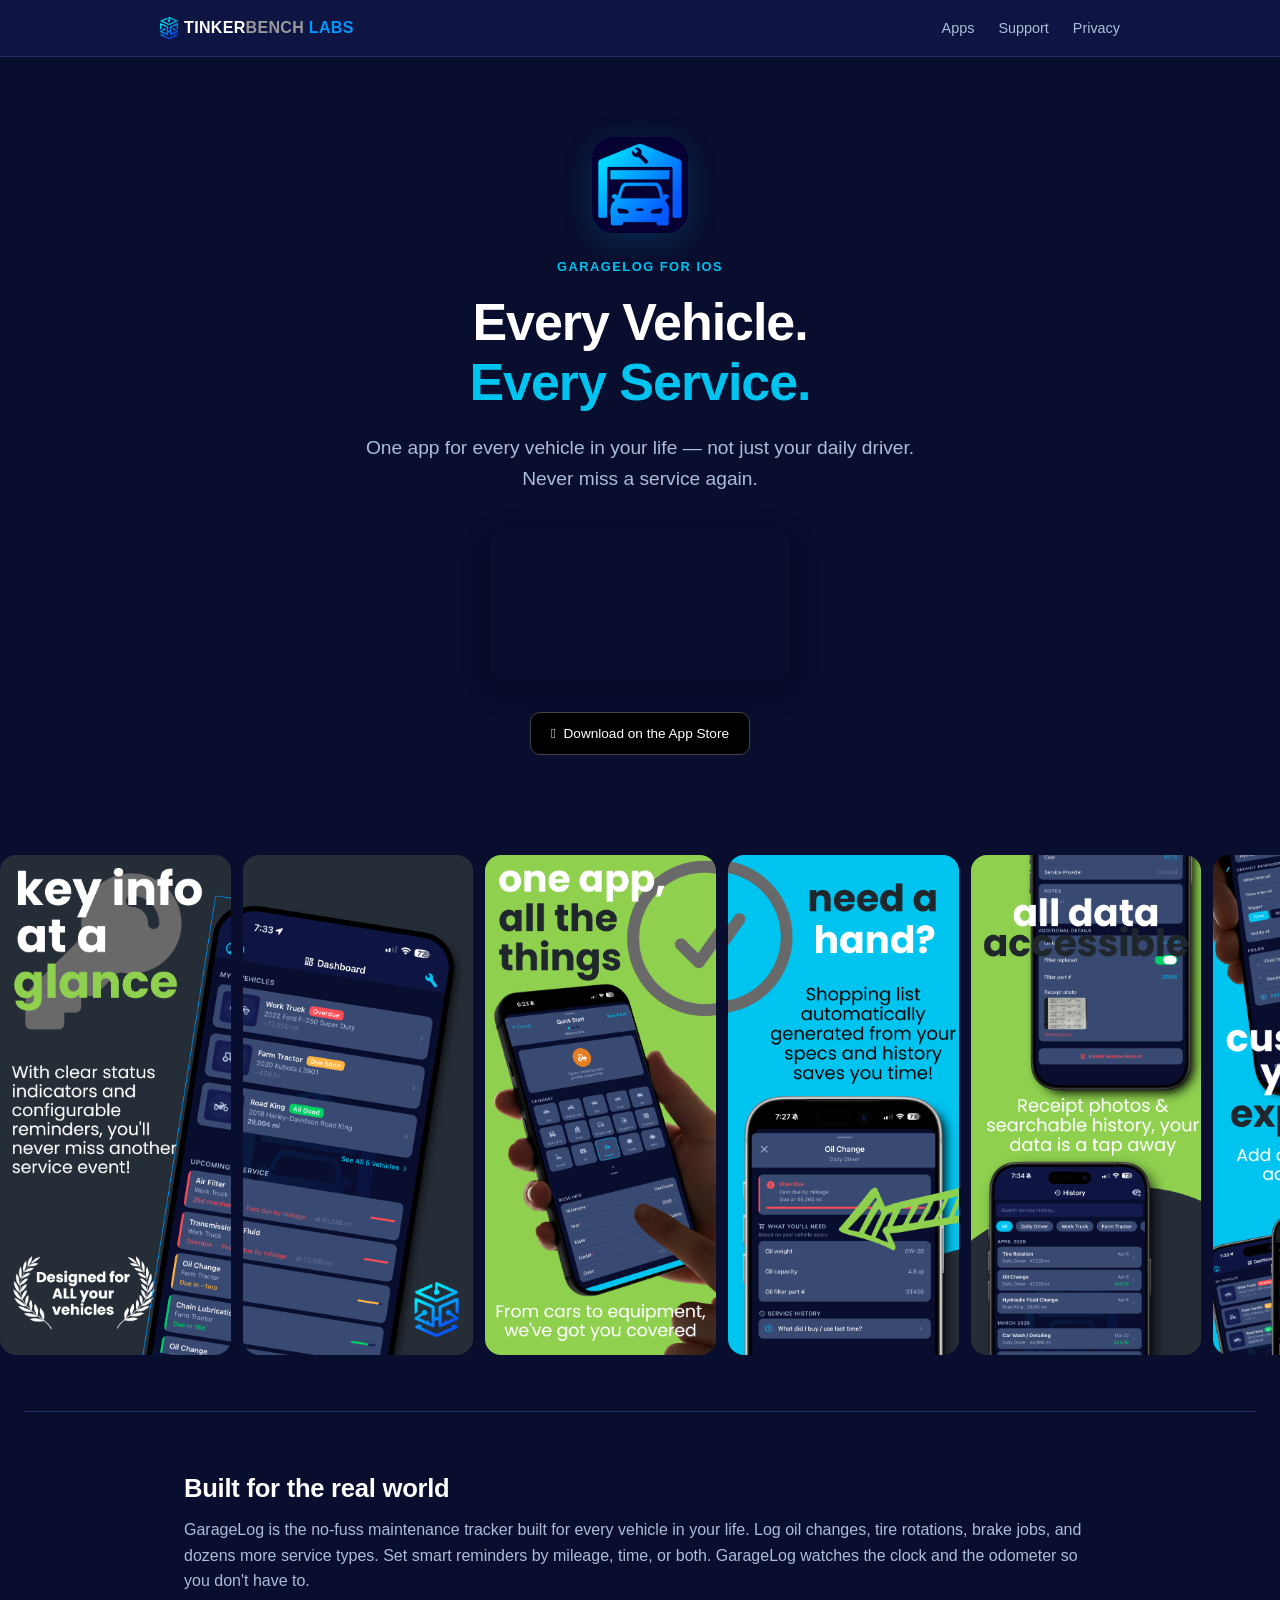
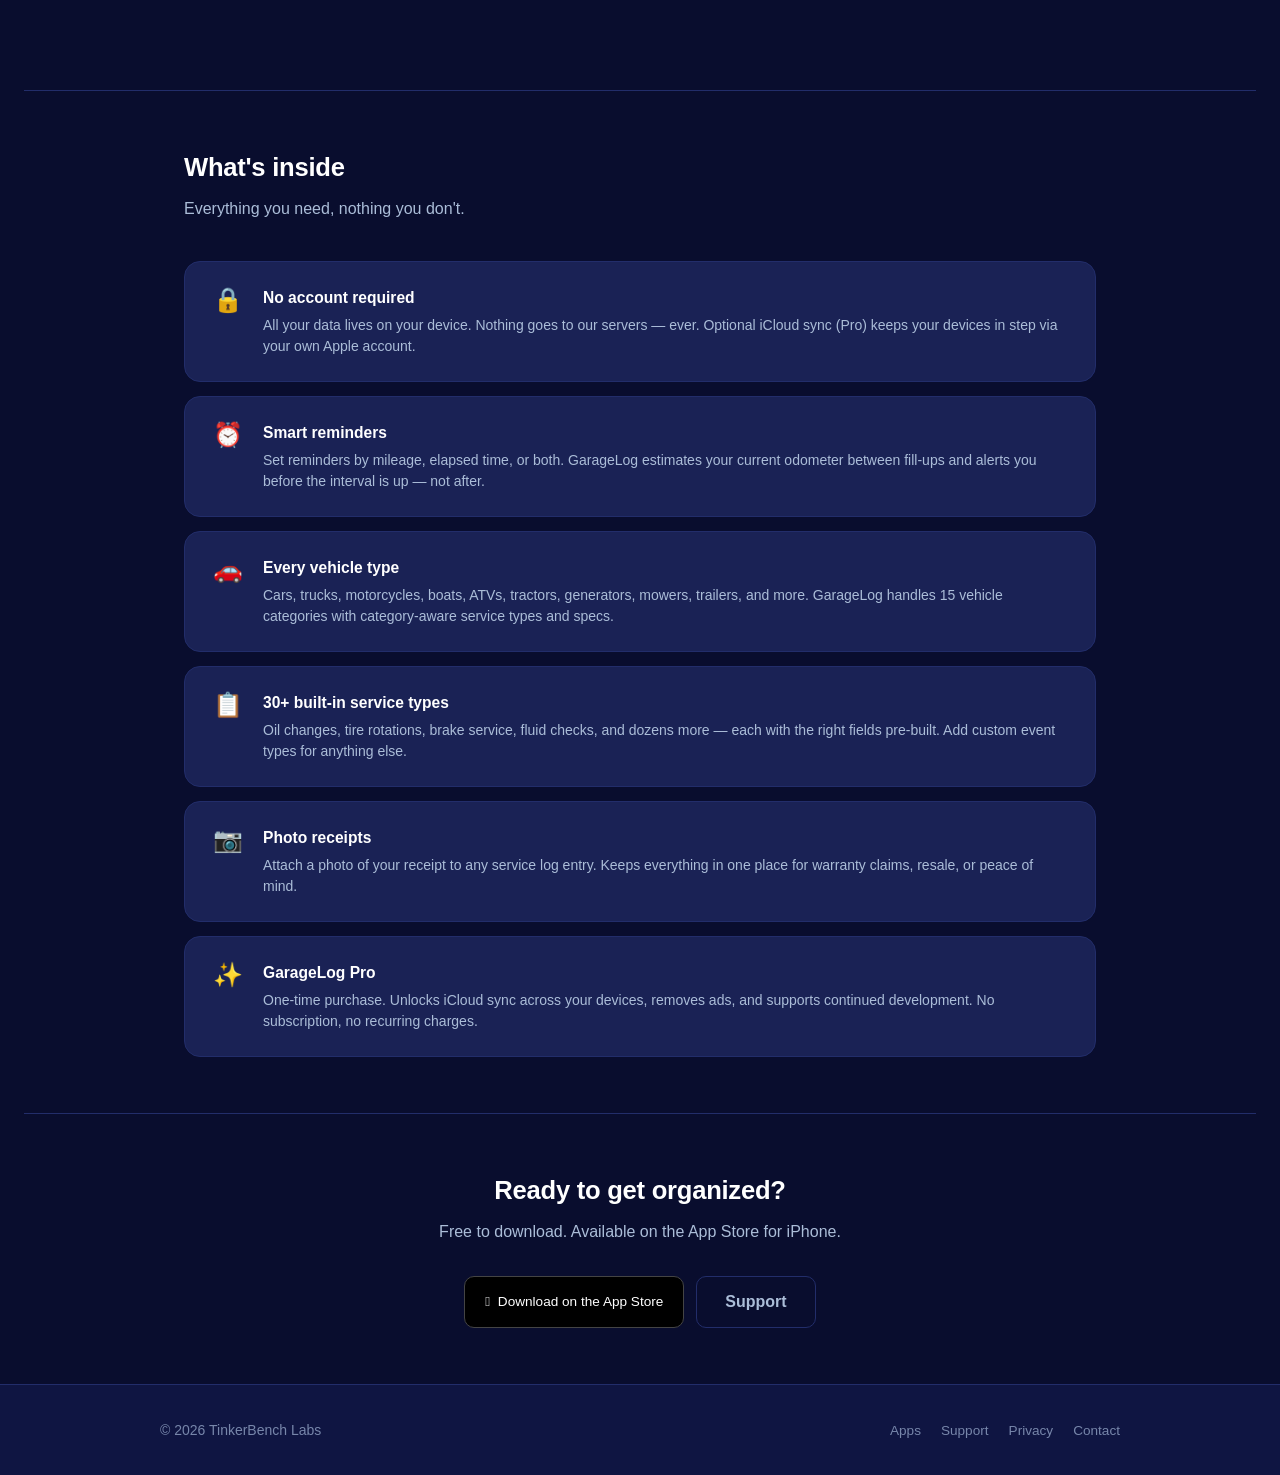
==== commit e155e4ad: "feat: restructure site for multi-app support, add SideTrack landing page - Add SideTrack landing pag" ====
--- a/garagelog/index.html
+++ b/garagelog/index.html
@@ -16,9 +16,9 @@
     <div class="nav-inner">
       <a href="../index.html" class="nav-brand"><img src="../assets/images/tb-icon.png" class="nav-brand-icon" alt="" /><span class="brand-tinker">TINKER</span><span class="brand-bench">BENCH</span> <span class="brand-labs">LABS</span></a>
       <ul class="nav-links">
-        <li><a href="../garagelog/" class="active">GarageLog</a></li>
-        <li><a href="../support/">Support</a></li>
-        <li><a href="../privacy/">Privacy</a></li>
+        <li><a href="/">Apps</a></li>
+        <li><a href="/support/garagelog/">Support</a></li>
+        <li><a href="/privacy/garagelog/">Privacy</a></li>
       </ul>
     </div>
   </nav>
@@ -152,9 +152,9 @@
     <div class="footer-inner">
       <span class="footer-brand">&copy; 2026 TinkerBench Labs</span>
       <ul class="footer-links">
-        <li><a href="../index.html">Home</a></li>
-        <li><a href="../support/">Support</a></li>
-        <li><a href="../privacy/">Privacy</a></li>
+        <li><a href="/">Apps</a></li>
+        <li><a href="/support/garagelog/">Support</a></li>
+        <li><a href="/privacy/garagelog/">Privacy</a></li>
         <li><a href="mailto:support@tinkerbenchlabs.com">Contact</a></li>
       </ul>
     </div>
--- a/assets/css/style.css
+++ b/assets/css/style.css
@@ -267,6 +267,33 @@
 .app-card-info p  { color: var(--text-muted); font-size: 0.875rem; }
 .app-card-arrow   { color: var(--text-dim); font-size: 1.25rem; }
 
+.coming-soon-cta {
+  display: inline-block;
+  font-size: 0.875rem;
+  font-weight: 600;
+  color: var(--text-muted);
+  background: var(--bg-card);
+  border: 1px solid var(--border);
+  border-radius: var(--radius);
+  padding: 0.65rem 1.5rem;
+  cursor: default;
+}
+
+.badge-coming-soon {
+  display: inline-block;
+  font-size: 0.65rem;
+  font-weight: 600;
+  text-transform: uppercase;
+  letter-spacing: 0.04em;
+  color: var(--text-muted);
+  background: var(--bg-header);
+  border: 1px solid var(--border);
+  border-radius: 4px;
+  padding: 0.1em 0.45em;
+  vertical-align: middle;
+  margin-left: 0.4rem;
+}
+
 /* ─── Divider ────────────────────────────────────────────────────────────── */
 .divider {
   border: none;
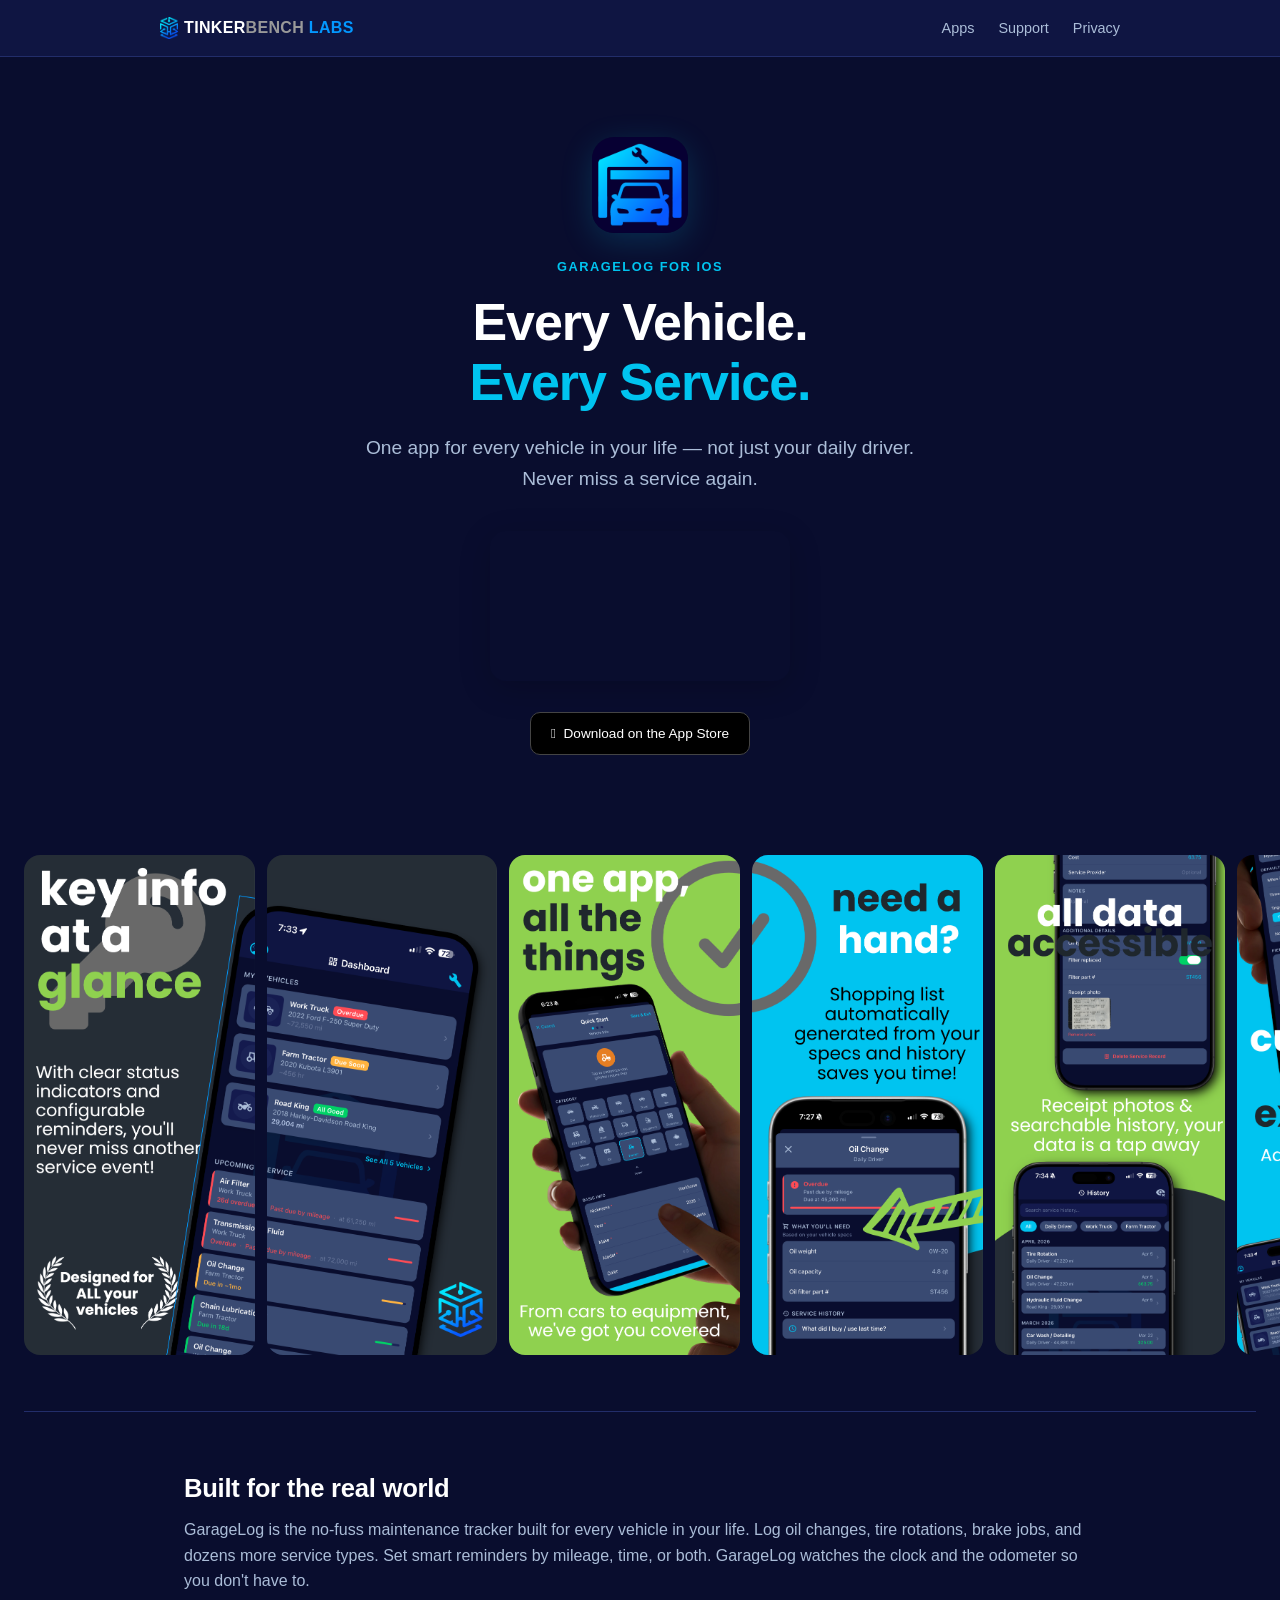
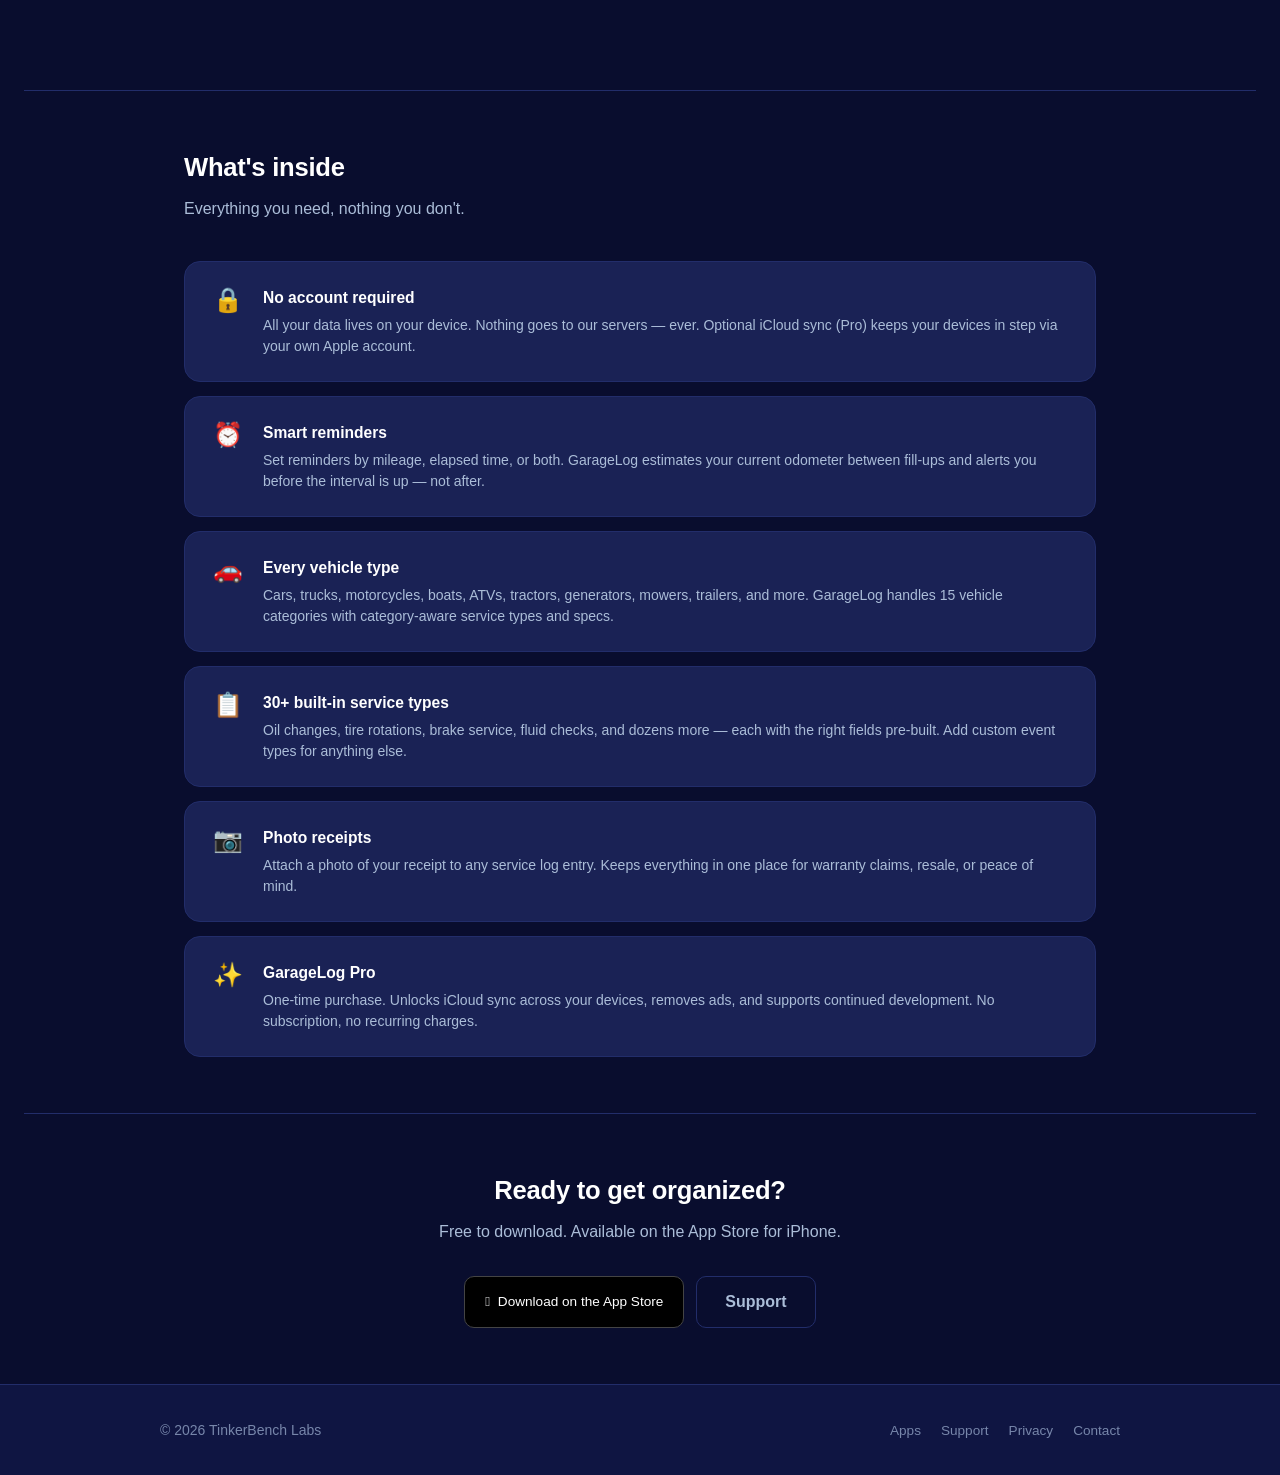
==== commit a60853a6: "fix: app card gap, screenshot snap origin, GarageLog support link" ====
--- a/garagelog/index.html
+++ b/garagelog/index.html
@@ -141,7 +141,7 @@
         <a href="https://apps.apple.com/us/app/garagelog-all-your-vehicles/id6761268792" class="appstore-badge">
           &#xf8ff;&nbsp; Download on the App Store
         </a>
-        <a href="../support/" class="btn btn-outline">Support</a>
+        <a href="/support/garagelog/" class="btn btn-outline">Support</a>
       </div>
     </div>
 
--- a/assets/css/style.css
+++ b/assets/css/style.css
@@ -247,6 +247,7 @@
   transition: border-color 0.15s;
 }
 .app-card:hover { border-color: var(--accent); text-decoration: none; }
+.app-card + .app-card { margin-top: 1rem; }
 
 .app-card-icon {
   width: 72px;
@@ -455,6 +456,7 @@
   overflow-x: auto;
   padding: 0.25rem 1.5rem 1rem;
   scroll-snap-type: x mandatory;
+  scroll-padding-left: 1.5rem;
   -webkit-overflow-scrolling: touch;
   scrollbar-width: none;
 }
